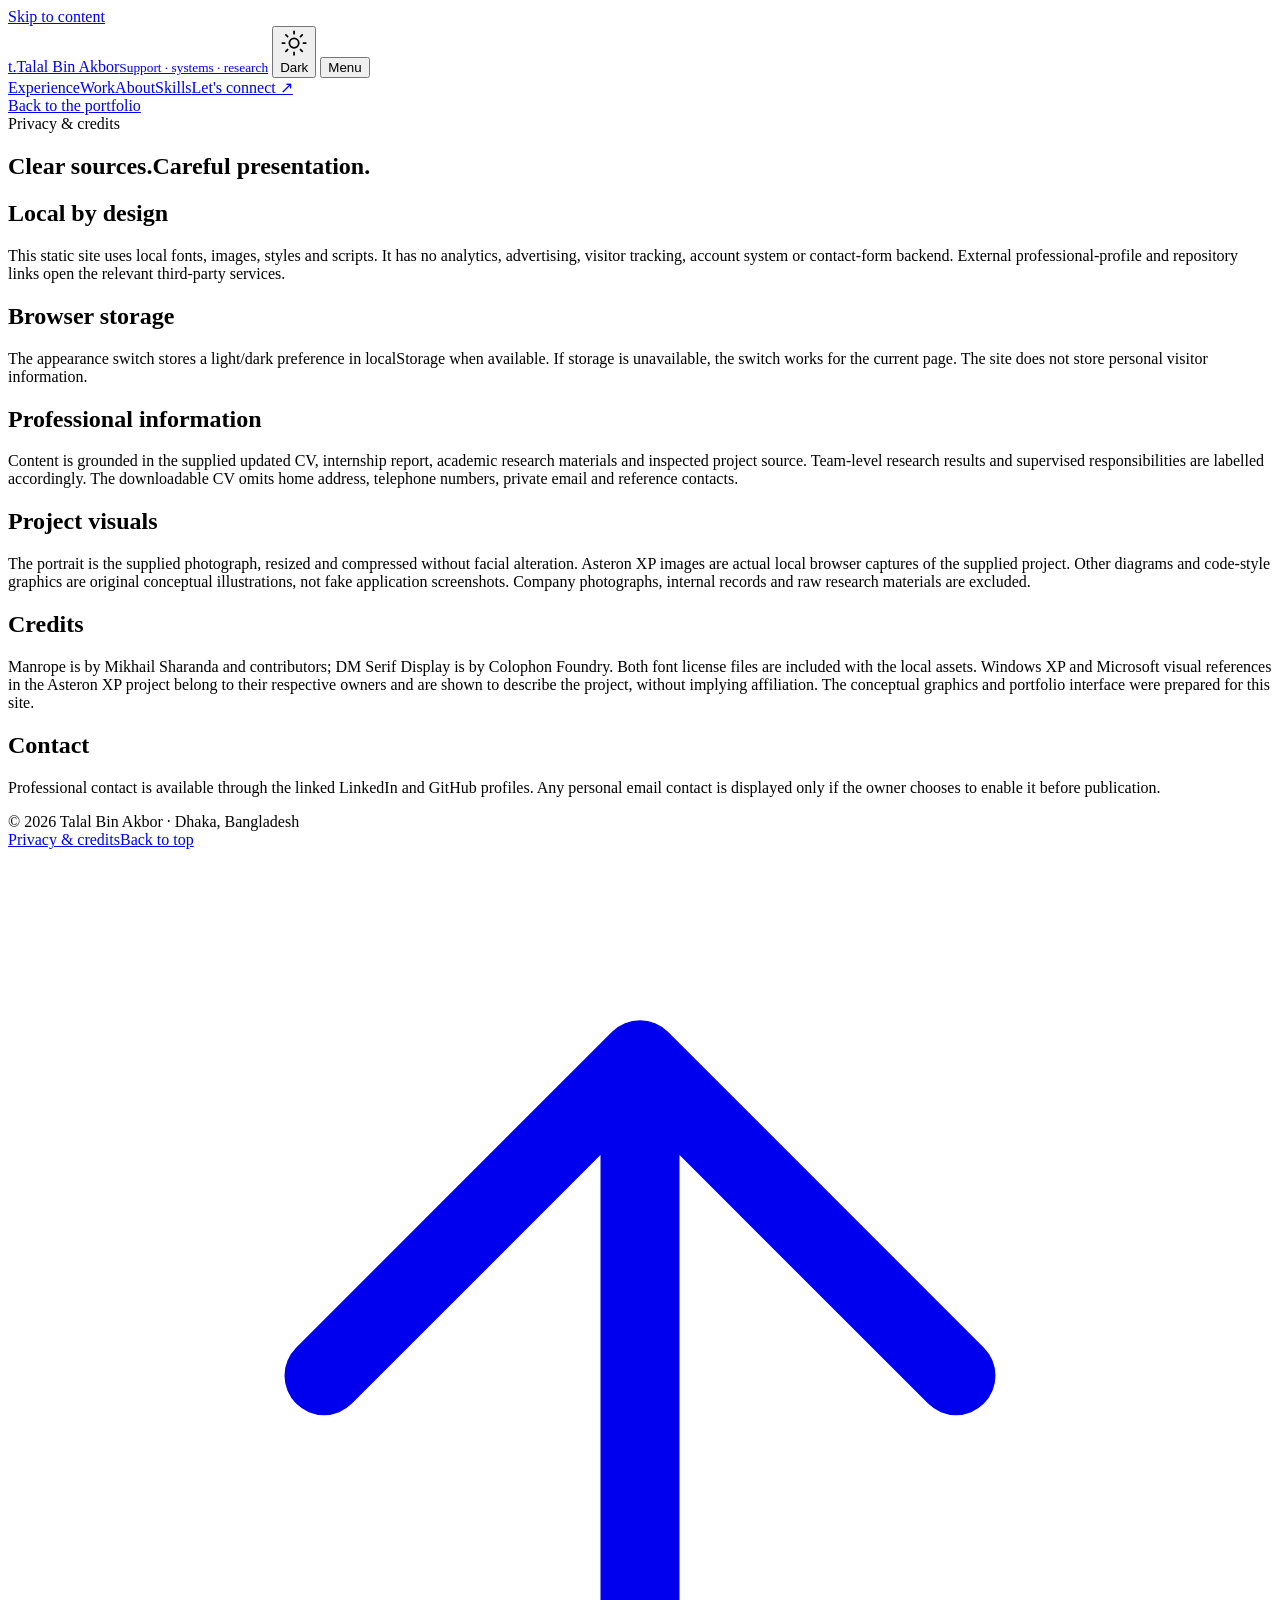
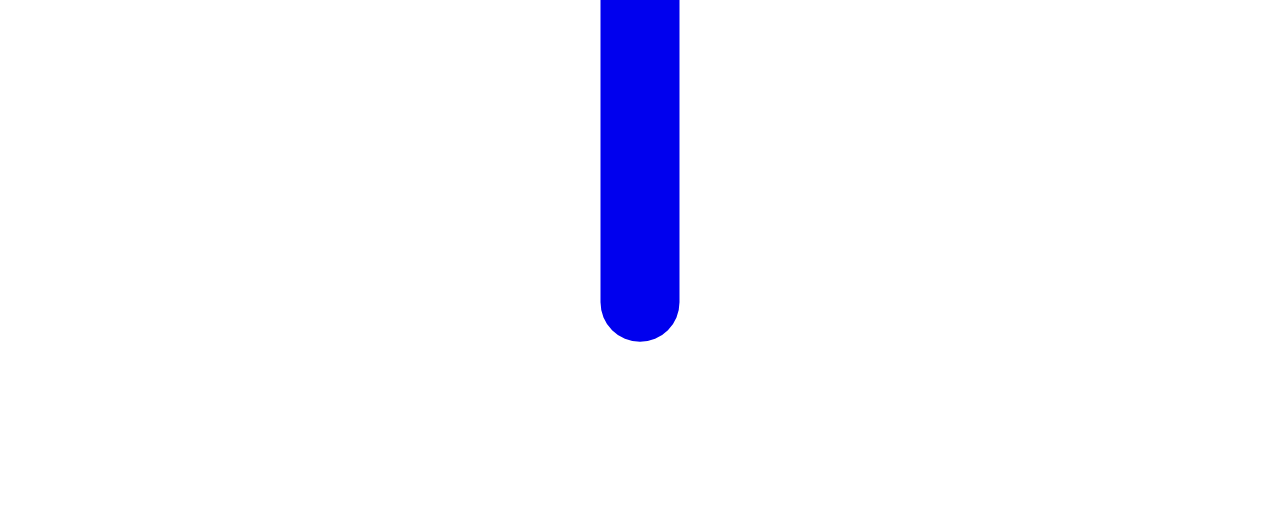
==== privacy.html @ d0160315 "Add files via upload" ====
<!doctype html>
<html lang="en" id="top" data-theme="light">
<head>
<meta charset="utf-8"><meta name="viewport" content="width=device-width,initial-scale=1">
<title>Privacy &amp; Credits | Talal Bin Akbor</title><meta name="description" content="Privacy, professional-information handling and visual credits for the portfolio of Talal Bin Akbor.">
<meta name="robots" content="noindex,nofollow"><!-- Owner review: enable indexing using tools/configure_publication.py after approving publication. -->
<meta name="theme-color" content="#f5f3ed">
<meta property="og:type" content="website"><meta property="og:title" content="Privacy &amp; Credits | Talal Bin Akbor"><meta property="og:description" content="Privacy, professional-information handling and visual credits for the portfolio of Talal Bin Akbor."><meta property="og:image" content="assets/social-card.jpg"><meta property="og:image:alt" content="Talal Bin Akbor — IT and network support, projects and research">
<meta name="twitter:card" content="summary_large_image">
<link rel="icon" type="image/svg+xml" href="assets/favicon.svg"><link rel="stylesheet" href="assets/style.css">
<link rel="preload" href="assets/fonts/manrope.ttf" as="font" type="font/ttf" crossorigin>
<script type="application/ld+json">{"@context": "https://schema.org", "@type": "Person", "name": "Talal Bin Akbor", "alumniOf": [{"@type": "CollegeOrUniversity", "name": "University of Liberal Arts Bangladesh"}, {"@type": "EducationalOrganization", "name": "Daffodil Polytechnic Institute"}], "sameAs": ["https://github.com/TBAPranto", "https://www.linkedin.com/in/tbapranto/"]}</script>
<script src="assets/contact-config.js" defer></script><script src="assets/site.js" defer></script>
</head><body><a class="skip" href="#main-content">Skip to content</a>
    <header class="site-header"><div class="wrap header-inner"><a class="brand" href="index.html" aria-label="Talal Bin Akbor, home"><span class="brand-mark" aria-hidden="true">t.</span><span>Talal Bin Akbor<small>Support · systems · research</small></span></a>
    <button class="theme-toggle" data-theme-toggle aria-pressed="false" aria-label="Use dark appearance"><svg class="icon" viewBox="0 0 24 24" fill="none" stroke="currentColor" stroke-width="1.5" stroke-linecap="round" stroke-linejoin="round" aria-hidden="true"><circle cx="12" cy="12" r="4"/><path d="M12 2v2m0 16v2M2 12h2m16 0h2M5 5l1.5 1.5m11 11L19 19M5 19l1.5-1.5m11-11L19 5"/></svg><span>Dark</span></button>
    <button class="menu-toggle" data-menu-toggle aria-controls="main-nav" aria-expanded="false">Menu</button>
    <nav id="main-nav" class="main-nav" aria-label="Main navigation"><a href="index.html#experience">Experience</a><a href="index.html#work">Work</a><a href="index.html#about">About</a><a href="index.html#skills">Skills</a><a class="nav-contact" href="index.html#contact">Let's connect ↗</a></nav></div></header><main id="main-content" class="wrap"><section class="case-hero"><a class="breadcrumb" href="index.html">Back to the portfolio</a><div class="eyebrow">Privacy & credits</div><h1>Clear sources.<span>Careful presentation.</span></h1></section><div class="privacy-content"><h2>Local by design</h2><p>This static site uses local fonts, images, styles and scripts. It has no analytics, advertising, visitor tracking, account system or contact-form backend. External professional-profile and repository links open the relevant third-party services.</p><h2>Browser storage</h2><p>The appearance switch stores a light/dark preference in localStorage when available. If storage is unavailable, the switch works for the current page. The site does not store personal visitor information.</p><h2>Professional information</h2><p>Content is grounded in the supplied updated CV, internship report, academic research materials and inspected project source. Team-level research results and supervised responsibilities are labelled accordingly. The downloadable CV omits home address, telephone numbers, private email and reference contacts.</p><h2>Project visuals</h2><p>The portrait is the supplied photograph, resized and compressed without facial alteration. Asteron XP images are actual local browser captures of the supplied project. Other diagrams and code-style graphics are original conceptual illustrations, not fake application screenshots. Company photographs, internal records and raw research materials are excluded.</p><h2>Credits</h2><p>Manrope is by Mikhail Sharanda and contributors; DM Serif Display is by Colophon Foundry. Both font license files are included with the local assets. Windows XP and Microsoft visual references in the Asteron XP project belong to their respective owners and are shown to describe the project, without implying affiliation. The conceptual graphics and portfolio interface were prepared for this site.</p><h2>Contact</h2><p>Professional contact is available through the linked LinkedIn and GitHub profiles. Any personal email contact is displayed only if the owner chooses to enable it before publication.</p></div></main><footer class="site-footer"><div class="wrap footer-inner"><span>© 2026 Talal Bin Akbor · Dhaka, Bangladesh</span><div class="footer-links"><a href="privacy.html">Privacy & credits</a><a class="back-top" href="#top">Back to top <svg class="icon" viewBox="0 0 24 24" fill="none" stroke="currentColor" stroke-width="1.5" stroke-linecap="round" stroke-linejoin="round" aria-hidden="true"><path d="M12 20V4m-6 6 6-6 6 6"/></svg></a></div></div></footer>
<dialog id="image-viewer" class="image-dialog" aria-labelledby="viewer-title"><div class="dialog-top"><strong id="viewer-title">Project screenshot</strong><button data-close-dialog>Close</button></div><figure><img alt=""><figcaption></figcaption></figure></dialog>
</body></html>
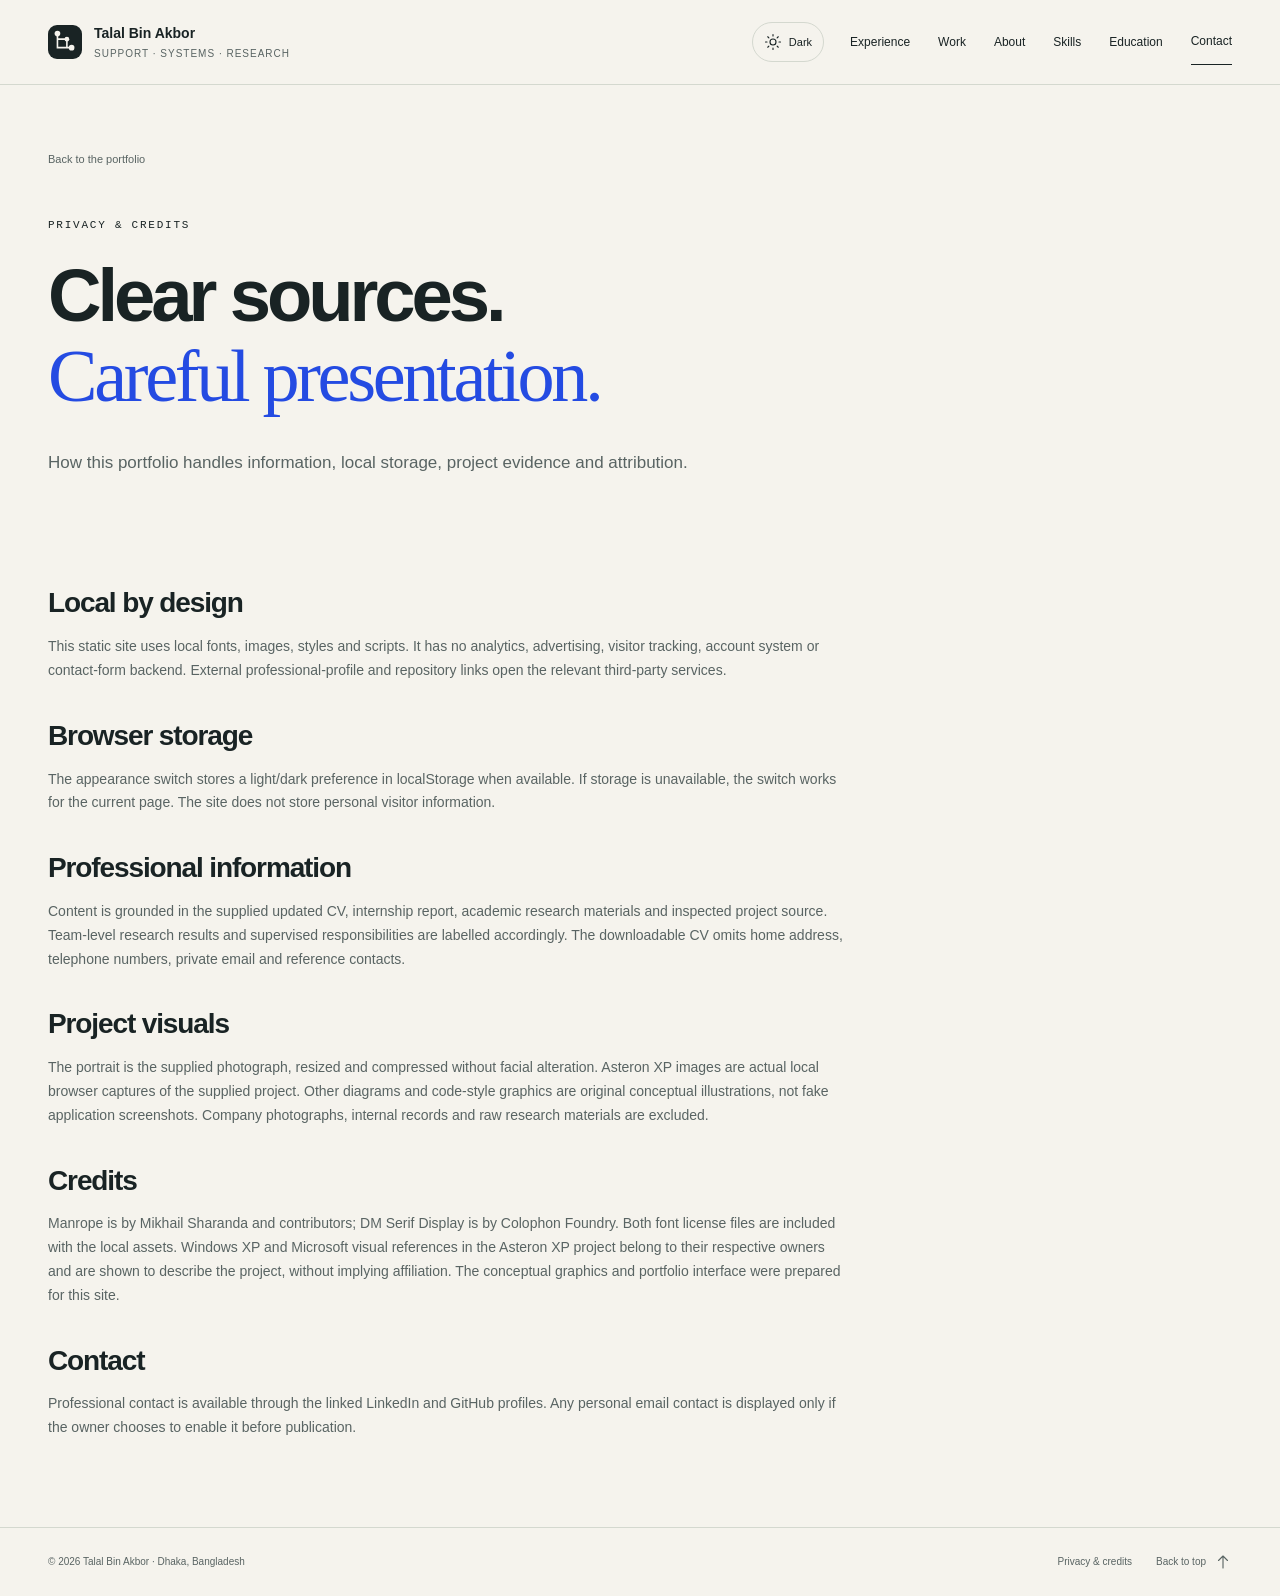
==== commit 9389f9f1: "Add files via upload" ====
--- a/privacy.html
+++ b/privacy.html
@@ -1,20 +1,119 @@
 <!doctype html>
 <html lang="en" id="top" data-theme="light">
-<head>
-<meta charset="utf-8"><meta name="viewport" content="width=device-width,initial-scale=1">
-<title>Privacy &amp; Credits | Talal Bin Akbor</title><meta name="description" content="Privacy, professional-information handling and visual credits for the portfolio of Talal Bin Akbor.">
-<meta name="robots" content="noindex,nofollow"><!-- Owner review: enable indexing using tools/configure_publication.py after approving publication. -->
-<meta name="theme-color" content="#f5f3ed">
-<meta property="og:type" content="website"><meta property="og:title" content="Privacy &amp; Credits | Talal Bin Akbor"><meta property="og:description" content="Privacy, professional-information handling and visual credits for the portfolio of Talal Bin Akbor."><meta property="og:image" content="assets/social-card.jpg"><meta property="og:image:alt" content="Talal Bin Akbor — IT and network support, projects and research">
-<meta name="twitter:card" content="summary_large_image">
-<link rel="icon" type="image/svg+xml" href="assets/favicon.svg"><link rel="stylesheet" href="assets/style.css">
-<link rel="preload" href="assets/fonts/manrope.ttf" as="font" type="font/ttf" crossorigin>
-<script type="application/ld+json">{"@context": "https://schema.org", "@type": "Person", "name": "Talal Bin Akbor", "alumniOf": [{"@type": "CollegeOrUniversity", "name": "University of Liberal Arts Bangladesh"}, {"@type": "EducationalOrganization", "name": "Daffodil Polytechnic Institute"}], "sameAs": ["https://github.com/TBAPranto", "https://www.linkedin.com/in/tbapranto/"]}</script>
-<script src="assets/contact-config.js" defer></script><script src="assets/site.js" defer></script>
-</head><body><a class="skip" href="#main-content">Skip to content</a>
-    <header class="site-header"><div class="wrap header-inner"><a class="brand" href="index.html" aria-label="Talal Bin Akbor, home"><span class="brand-mark" aria-hidden="true">t.</span><span>Talal Bin Akbor<small>Support · systems · research</small></span></a>
-    <button class="theme-toggle" data-theme-toggle aria-pressed="false" aria-label="Use dark appearance"><svg class="icon" viewBox="0 0 24 24" fill="none" stroke="currentColor" stroke-width="1.5" stroke-linecap="round" stroke-linejoin="round" aria-hidden="true"><circle cx="12" cy="12" r="4"/><path d="M12 2v2m0 16v2M2 12h2m16 0h2M5 5l1.5 1.5m11 11L19 19M5 19l1.5-1.5m11-11L19 5"/></svg><span>Dark</span></button>
-    <button class="menu-toggle" data-menu-toggle aria-controls="main-nav" aria-expanded="false">Menu</button>
-    <nav id="main-nav" class="main-nav" aria-label="Main navigation"><a href="index.html#experience">Experience</a><a href="index.html#work">Work</a><a href="index.html#about">About</a><a href="index.html#skills">Skills</a><a class="nav-contact" href="index.html#contact">Let's connect ↗</a></nav></div></header><main id="main-content" class="wrap"><section class="case-hero"><a class="breadcrumb" href="index.html">Back to the portfolio</a><div class="eyebrow">Privacy & credits</div><h1>Clear sources.<span>Careful presentation.</span></h1></section><div class="privacy-content"><h2>Local by design</h2><p>This static site uses local fonts, images, styles and scripts. It has no analytics, advertising, visitor tracking, account system or contact-form backend. External professional-profile and repository links open the relevant third-party services.</p><h2>Browser storage</h2><p>The appearance switch stores a light/dark preference in localStorage when available. If storage is unavailable, the switch works for the current page. The site does not store personal visitor information.</p><h2>Professional information</h2><p>Content is grounded in the supplied updated CV, internship report, academic research materials and inspected project source. Team-level research results and supervised responsibilities are labelled accordingly. The downloadable CV omits home address, telephone numbers, private email and reference contacts.</p><h2>Project visuals</h2><p>The portrait is the supplied photograph, resized and compressed without facial alteration. Asteron XP images are actual local browser captures of the supplied project. Other diagrams and code-style graphics are original conceptual illustrations, not fake application screenshots. Company photographs, internal records and raw research materials are excluded.</p><h2>Credits</h2><p>Manrope is by Mikhail Sharanda and contributors; DM Serif Display is by Colophon Foundry. Both font license files are included with the local assets. Windows XP and Microsoft visual references in the Asteron XP project belong to their respective owners and are shown to describe the project, without implying affiliation. The conceptual graphics and portfolio interface were prepared for this site.</p><h2>Contact</h2><p>Professional contact is available through the linked LinkedIn and GitHub profiles. Any personal email contact is displayed only if the owner chooses to enable it before publication.</p></div></main><footer class="site-footer"><div class="wrap footer-inner"><span>© 2026 Talal Bin Akbor · Dhaka, Bangladesh</span><div class="footer-links"><a href="privacy.html">Privacy & credits</a><a class="back-top" href="#top">Back to top <svg class="icon" viewBox="0 0 24 24" fill="none" stroke="currentColor" stroke-width="1.5" stroke-linecap="round" stroke-linejoin="round" aria-hidden="true"><path d="M12 20V4m-6 6 6-6 6 6"/></svg></a></div></div></footer>
-<dialog id="image-viewer" class="image-dialog" aria-labelledby="viewer-title"><div class="dialog-top"><strong id="viewer-title">Project screenshot</strong><button data-close-dialog>Close</button></div><figure><img alt=""><figcaption></figcaption></figure></dialog>
-</body></html>+  <head>
+    <meta charset="utf-8">
+    <meta name="viewport" content="width=device-width,initial-scale=1">
+    <title>Privacy &amp; Credits | Talal Bin Akbor</title>
+    <meta name="description" content="Privacy, professional-information handling and visual credits for the portfolio of Talal Bin Akbor.">
+    <meta name="robots" content="noindex,nofollow">
+    <!-- Owner review: enable indexing using tools/configure_publication.py after approving publication. -->
+    <meta name="theme-color" content="#f5f3ed">
+    <meta property="og:type" content="website">
+    <meta property="og:title" content="Privacy &amp; Credits | Talal Bin Akbor">
+    <meta property="og:description" content="Privacy, professional-information handling and visual credits for the portfolio of Talal Bin Akbor.">
+    <meta property="og:image" content="assets/social-card.jpg">
+    <meta property="og:image:alt" content="Talal Bin Akbor — IT and network support, projects and research">
+    <meta name="twitter:card" content="summary_large_image">
+    <link rel="icon" type="image/svg+xml" href="assets/favicon.svg">
+    <link rel="stylesheet" href="assets/style.css">
+    <link rel="preload" href="assets/fonts/manrope.ttf" as="font" type="font/ttf" crossorigin>
+    <script type="application/ld+json">{"@context": "https://schema.org", "@type": "Person", "name": "Talal Bin Akbor", "alumniOf": [{"@type": "CollegeOrUniversity", "name": "University of Liberal Arts Bangladesh"}, {"@type": "EducationalOrganization", "name": "Daffodil Polytechnic Institute"}], "sameAs": ["https://github.com/TBAPranto", "https://www.linkedin.com/in/tbapranto/"]}</script>
+    <script src="assets/contact-config.js" defer></script>
+    <script src="assets/site.js" defer></script>
+  </head>
+  <body class="privacy-page">
+    <a class="skip" href="#main-content">Skip to content</a>
+    <header class="site-header">
+      <div class="wrap header-inner">
+        <a class="brand" href="index.html">
+          <span class="brand-mark" aria-hidden="true">
+            <svg viewbox="0 0 36 36" fill="none">
+              <path d="M10 9v15h15M10 15h10v9" stroke="currentColor" stroke-width="1.7"></path>
+              <circle cx="10" cy="9" r="3" fill="currentColor"></circle>
+              <circle cx="25" cy="24" r="3" fill="currentColor"></circle>
+              <circle cx="20" cy="15" r="2.5" fill="currentColor"></circle>
+            </svg>
+          </span>
+          <span>Talal Bin Akbor<small>Support · systems · research</small>
+          </span>
+        <span class="sr-only"> - home</span></a>
+        <button class="theme-toggle" data-theme-toggle aria-pressed="false" aria-label="Use dark appearance" type="button">
+          <svg class="icon" viewbox="0 0 24 24" fill="none" stroke="currentColor" stroke-width="1.5" stroke-linecap="round" stroke-linejoin="round" aria-hidden="true">
+            <circle cx="12" cy="12" r="4"></circle>
+            <path d="M12 2v2m0 16v2M2 12h2m16 0h2M5 5l1.5 1.5m11 11L19 19M5 19l1.5-1.5m11-11L19 5"></path>
+          </svg>
+          <span>Dark</span>
+        </button>
+        <button class="menu-toggle" data-menu-toggle aria-controls="main-nav" aria-expanded="false" type="button">Menu</button>
+        <nav id="main-nav" class="main-nav" aria-label="Main navigation">
+          <a href="index.html#experience">Experience</a>
+          <a href="index.html#work">Work</a>
+          <a href="index.html#about">About</a>
+          <a href="index.html#skills">Skills</a>
+          <a href="index.html#education" class="education-nav">Education</a>
+          <a class="nav-contact" href="index.html#contact">Contact</a>
+        </nav>
+      </div>
+    </header>
+    <main id="main-content" class="wrap" tabindex="-1">
+      <section class="case-hero">
+        <a class="breadcrumb" href="index.html">Back to the portfolio</a>
+        <div class="eyebrow">Privacy &amp; credits</div>
+        <h1>Clear sources.<span class="serif">Careful presentation.</span>
+        </h1>
+        <p class="case-intro">How this portfolio handles information, local storage, project evidence and attribution.</p>
+      </section>
+      <div class="privacy-content">
+        <div class="privacy-grid">
+          <section class="privacy-block">
+            <h2>Local by design</h2>
+            <p>This static site uses local fonts, images, styles and scripts. It has no analytics, advertising, visitor tracking, account system or contact-form backend. External professional-profile and repository links open the relevant third-party services.</p>
+          </section>
+          <section class="privacy-block">
+            <h2>Browser storage</h2>
+            <p>The appearance switch stores a light/dark preference in localStorage when available. If storage is unavailable, the switch works for the current page. The site does not store personal visitor information.</p>
+          </section>
+          <section class="privacy-block">
+            <h2>Professional information</h2>
+            <p>Content is grounded in the supplied updated CV, internship report, academic research materials and inspected project source. Team-level research results and supervised responsibilities are labelled accordingly. The downloadable CV omits home address, telephone numbers, private email and reference contacts.</p>
+          </section>
+          <section class="privacy-block">
+            <h2>Project visuals</h2>
+            <p>The portrait is the supplied photograph, resized and compressed without facial alteration. Asteron XP images are actual local browser captures of the supplied project. Other diagrams and code-style graphics are original conceptual illustrations, not fake application screenshots. Company photographs, internal records and raw research materials are excluded.</p>
+          </section>
+          <section class="privacy-block">
+            <h2>Credits</h2>
+            <p>Manrope is by Mikhail Sharanda and contributors; DM Serif Display is by Colophon Foundry. Both font license files are included with the local assets. Windows XP and Microsoft visual references in the Asteron XP project belong to their respective owners and are shown to describe the project, without implying affiliation. The conceptual graphics and portfolio interface were prepared for this site.</p>
+          </section>
+          <section class="privacy-block">
+            <h2>Contact</h2>
+            <p>Professional contact is available through the linked LinkedIn and GitHub profiles. Any personal email contact is displayed only if the owner chooses to enable it before publication.</p>
+          </section>
+        </div>
+      </div>
+    </main>
+    <footer class="site-footer">
+      <div class="wrap footer-inner">
+        <span>© 2026 Talal Bin Akbor · Dhaka, Bangladesh</span>
+        <div class="footer-links">
+          <a href="privacy.html">Privacy &amp; credits</a>
+          <a class="back-top" href="#top">Back to top <svg class="icon" viewbox="0 0 24 24" fill="none" stroke="currentColor" stroke-width="1.5" stroke-linecap="round" stroke-linejoin="round" aria-hidden="true">
+              <path d="M12 20V4m-6 6 6-6 6 6"></path>
+            </svg>
+          </a>
+        </div>
+      </div>
+    </footer>
+    <dialog id="image-viewer" class="image-dialog" aria-labelledby="viewer-title">
+      <div class="dialog-top">
+        <strong id="viewer-title">Project visual</strong>
+        <button data-close-dialog>Close</button>
+      </div>
+      <figure>
+        <img alt="">
+        <figcaption></figcaption>
+      </figure>
+    </dialog>
+  </body>
+</html>
+
--- a/assets/style.css
+++ b/assets/style.css
@@ -0,0 +1,33 @@
+@font-face{font-family:Manrope;src:url('fonts/manrope.ttf') format('truetype');font-weight:200 800;font-display:swap}
+@font-face{font-family:DM Serif;src:url('fonts/dm-serif.ttf') format('truetype');font-weight:400;font-display:swap}
+:root{--paper:#f5f3ed;--surface:#fffdf8;--ink:#192324;--muted:#596463;--line:#d4d8cf;--accent:#244be2;--lime:#d3ee8b;--soft:#e9ede4;--dark:#192b29;--radius:20px;--max:1280px;color-scheme:light}
+:root[data-theme=dark]{--paper:#15201f;--surface:#1e2b29;--ink:#f5f3ed;--muted:#bac5bf;--line:#40534c;--accent:#a7b5ff;--lime:#d3ee8b;--soft:#243931;--dark:#101917;color-scheme:dark}
+*,*::before,*::after{box-sizing:border-box}
+html{scroll-behavior:smooth;scroll-padding-top:106px}
+body{margin:0;background:var(--paper);color:var(--ink);font-family:Manrope,'Segoe UI',Arial,sans-serif;font-size:16px;line-height:1.7;-webkit-font-smoothing:antialiased}
+a{color:inherit;text-underline-offset:5px}button,input,select{font:inherit}button{cursor:pointer}a,button{-webkit-tap-highlight-color:transparent}button:disabled{cursor:default}
+button,a{touch-action:manipulation}button{color:inherit}img{display:block;max-width:100%;height:auto}svg{display:block;max-width:100%}::selection{background:var(--lime);color:#192324}
+[hidden]{display:none!important}h1,h2,h3,p{margin-top:0}h1,h2,h3{font-weight:600;line-height:1.1;letter-spacing:-.04em}h1{font-size:clamp(56px,7.4vw,106px)}h2{font-size:clamp(36px,4.3vw,60px)}h3{font-size:25px}p{margin-bottom:1.2em}.serif{font-family:DM Serif,Georgia,serif;font-weight:400;letter-spacing:-.045em}.mono{font-family:'SFMono-Regular',Consolas,'Liberation Mono',monospace}
+html:not(.js) .filter-bar,html:not(.js) .skills-tabs,html:not(.js) .theme-toggle,html:not(.js) .pipeline-controls{display:none}
+.wrap{width:min(calc(100% - 96px),var(--max));margin-inline:auto}.section{padding-block:112px}.eyebrow{font-family:Consolas,'Liberation Mono',monospace;font-size:11px;line-height:1.6;letter-spacing:.16em;text-transform:uppercase;font-weight:500}.eyebrow .number{color:var(--accent);margin-right:14px}.muted{color:var(--muted)}.accent{color:var(--accent)}.sr-only{position:absolute;width:1px;height:1px;padding:0;margin:-1px;overflow:hidden;clip:rect(0,0,0,0);white-space:nowrap;border:0}
+:focus-visible{outline:3px solid var(--accent);outline-offset:5px;border-radius:3px}a:focus-visible{box-shadow:0 0 0 2px var(--paper)}.skip{position:fixed;top:12px;left:16px;z-index:1000;padding:10px 20px;background:var(--ink);color:var(--paper);transform:translateY(-150%)}.skip:focus{transform:translateY(0)}
+.site-header{position:sticky;top:0;z-index:40;background:var(--paper);border-bottom:1px solid var(--line)}.header-inner{min-height:84px;display:flex;align-items:center;gap:26px}.brand{display:flex;align-items:center;gap:12px;text-decoration:none;margin-right:auto;font-size:14px;line-height:1.3;font-weight:700}.brand-mark{width:34px;height:34px;background:var(--ink);color:var(--paper);display:grid;place-items:center;border-radius:9px;font-family:DM Serif,Georgia,serif;font-size:21px;font-weight:400}.brand small{font-weight:400;font-size:10px;color:var(--muted);display:block;letter-spacing:.1em;text-transform:uppercase;margin-top:4px}.main-nav{display:flex;align-items:center;gap:28px}.main-nav>a{font-size:12px;text-decoration:none;padding:12px 0}.main-nav>a:hover{color:var(--accent)}.nav-contact{border-bottom:1px solid currentColor}.theme-toggle{display:flex;gap:7px;align-items:center;background:transparent;border:1px solid var(--line);padding:7px 11px;border-radius:30px;font-size:11px;min-height:40px}.icon{height:18px;width:18px;flex-shrink:0}.menu-toggle{display:none;background:none;border:1px solid var(--line);border-radius:10px;padding:9px 12px;min-height:44px;font-size:12px}.js .menu-toggle{display:none}
+.btn{display:inline-flex;align-items:center;justify-content:center;gap:16px;border:1px solid var(--ink);border-radius:40px;min-height:52px;padding:13px 25px;text-decoration:none;font-size:12px;font-weight:600;background:var(--ink);color:var(--paper);transition:transform .2s,background .2s}.btn:hover{transform:translateY(-2px)}.btn.outline{background:transparent;color:var(--ink);border-color:var(--line)}.btn.lime{background:var(--lime);border-color:var(--lime);color:#192324}.btn .icon{width:17px;height:17px}.text-link{display:inline-flex;align-items:center;gap:12px;font-size:13px;font-weight:600;text-decoration:none;padding-block:10px}.text-link:hover{color:var(--accent)}.actions{display:flex;flex-wrap:wrap;gap:13px;align-items:center}.tag-row{display:flex;gap:7px;flex-wrap:wrap}.tag{border:1px solid var(--line);border-radius:20px;font-size:10px;padding:4px 11px;line-height:1.7}
+.hero{padding-top:76px;padding-bottom:45px;position:relative}.hero-grid{display:grid;grid-template-columns:1.35fr 1fr;gap:60px;align-items:center}.hero .eyebrow{display:flex;align-items:center;gap:10px;margin-bottom:27px}.small-dot{width:6px;height:6px;border-radius:50%;background:var(--accent);display:inline-block}.hero h1{margin-bottom:28px;line-height:.98;font-weight:500;letter-spacing:-.065em}.hero h1 .serif{color:var(--accent);font-size:1.2em;line-height:1.04;display:block}.hero-role{font-size:14px;font-weight:600;letter-spacing:-.015em;margin-bottom:15px;max-width:510px}.hero-intro{font-size:15px;line-height:1.85;color:var(--muted);max-width:460px;margin-bottom:29px}.hero-art{position:relative;padding:32px 45px 33px 20px;max-width:510px;justify-self:end;width:100%}.hero-art::before{content:'';position:absolute;inset:0;border:1px solid var(--line);border-radius:50%}.hero-art::after{content:'';position:absolute;inset:28px 15px;border:1px dashed var(--line);border-radius:50%;pointer-events:none}.portrait{position:relative;z-index:1;width:288px;margin:0 auto;background:#eee;border-radius:150px 150px 18px 18px;overflow:hidden}.portrait img{width:100%;aspect-ratio:4/5;object-fit:cover}.portrait-note{position:relative;z-index:2;display:flex;align-items:center;justify-content:space-between;gap:10px;background:var(--surface);border:1px solid var(--line);border-radius:12px;padding:15px 18px;margin:18px 20px 0;box-shadow:0 7px 30px #14232207;font-size:11px;line-height:1.5}.portrait-note strong{font-weight:600;display:block}.portrait-note .icon{color:var(--accent);width:22px;height:22px}.art-node{position:absolute;z-index:3;border:1px solid var(--line);background:var(--surface);padding:7px 12px;border-radius:6px;font-family:Consolas,monospace;font-size:10px;display:flex;align-items:center;gap:8px;box-shadow:0 4px 20px #00000005}.art-node::before{content:'';height:5px;width:5px;background:var(--accent);border-radius:50%}.art-node.n1{top:50px;right:-6px}.art-node.n2{bottom:111px;left:-12px}.art-node.n3{bottom:28px;right:-9px}.hero-bottom{display:flex;justify-content:space-between;align-items:center;gap:20px;padding-top:57px;color:var(--muted);font-size:10px;letter-spacing:.03em}.hero-bottom a{text-decoration:none;display:flex;align-items:center;gap:10px}
+.practice-strip{display:grid;grid-template-columns:repeat(3,1fr);border-top:1px solid var(--line);border-bottom:1px solid var(--line);padding:25px 0;margin-top:5px}.practice-strip a{display:flex;gap:22px;text-decoration:none;align-items:center;padding:4px 30px;border-right:1px solid var(--line);font-size:12px}.practice-strip a:first-child{padding-left:0}.practice-strip a:last-child{border:0}.practice-strip .mono{font-size:10px;color:var(--accent)}.practice-strip strong{font-weight:600;display:block;font-size:13px}.practice-strip small{color:var(--muted);font-size:11px}.section-heading{display:flex;justify-content:space-between;gap:40px;align-items:end;margin-bottom:42px}.section-heading h2{margin:16px 0 0}.section-heading>p{max-width:325px;color:var(--muted);font-size:14px;margin:0 0 5px}
+.experience-feature{display:grid;grid-template-columns:1fr 1.05fr;overflow:hidden;border-radius:var(--radius);background:var(--dark);color:#f5f3ed;min-height:448px}.infrastructure-art{position:relative;display:grid;place-items:center;padding:35px;border-right:1px solid #496256;background-image:radial-gradient(#829a821f 1px,transparent 1px);background-size:18px 18px}.infrastructure-art svg{width:100%;max-width:420px}.infrastructure-art .art-caption{position:absolute;left:32px;bottom:20px;font-size:9px;color:#becbbd;letter-spacing:.07em}.feature-copy{padding:55px 48px}.feature-copy .eyebrow{color:#d3ee8b}.feature-copy h3{font-size:clamp(29px,3vw,41px);margin:23px 0 20px}.feature-copy p{color:#ccd5cd;font-size:14px;max-width:440px}.feature-copy .meta{font-size:11px;color:#bcccbf;margin-bottom:26px}.feature-copy .tag-row{margin:25px 0}.feature-copy .tag{border-color:#496256;color:#dce4da}.experience-tail{margin-top:28px;display:flex;justify-content:space-between;align-items:center;gap:30px;padding:24px 0;border-bottom:1px solid var(--line)}.experience-tail p{font-size:13px;margin:0}.experience-tail small{display:block;color:var(--muted);font-size:11px;margin-top:5px}.experience-tail .period{color:var(--muted);font-size:11px;white-space:nowrap}
+.work-section{padding-top:44px}.filter-bar{display:flex;gap:8px;align-items:center;flex-wrap:wrap;margin-bottom:27px}.filter-button{border:1px solid var(--line);background:transparent;border-radius:24px;font-size:11px;min-height:40px;padding:8px 18px}.filter-button[aria-pressed=true]{background:var(--ink);color:var(--paper);border-color:var(--ink)}.filter-status{margin-left:auto;font-family:Consolas,monospace;font-size:10px;color:var(--muted)}.project-grid{display:grid;grid-template-columns:1.12fr 1fr;gap:25px}.project-card{border:1px solid var(--line);border-radius:var(--radius);overflow:hidden;background:var(--surface);display:flex;flex-direction:column}.project-visual{height:306px;position:relative;display:grid;place-items:center;overflow:hidden;border-bottom:1px solid var(--line);padding:29px}.project-visual.xp{background:#c7d9ca}.project-visual.research{background:#eee5dd}.project-visual.web{background:#e6e9f3}.project-visual.quiz{background:#eeeccf}.project-visual.c{background:#d9e5e0}.project-visual img{width:100%;border-radius:8px;box-shadow:0 18px 35px #17352520;border:1px solid #7f8f85;max-height:100%;object-fit:contain}.visual-stamp{position:absolute;top:15px;left:20px;font-family:Consolas,monospace;font-size:9px;letter-spacing:.07em;color:#283c35}.visual-caption{position:absolute;bottom:11px;left:20px;right:20px;font-size:9px;line-height:1.4;color:#43514c}.card-body{padding:27px 29px;flex:1;display:flex;flex-direction:column}.card-title-line{display:flex;align-items:start;justify-content:space-between;gap:20px}.card-title-line .icon{width:24px;height:24px;color:var(--accent)}.card-body h3{font-size:28px;margin:10px 0 14px}.card-body .eyebrow{color:var(--muted);font-size:9px}.card-body p{font-size:13px;line-height:1.8;color:var(--muted);max-width:450px}.card-body .tag-row{margin-top:auto;padding-top:2px}.card-body .text-link{margin-top:16px}.wide-card{grid-column:1/-1;display:grid;grid-template-columns:.85fr 1.5fr}.wide-card .project-visual{height:auto;min-height:264px;border-bottom:0;border-right:1px solid var(--line)}.wide-card .card-body{padding:32px 40px}.source-visual{width:100%;padding:25px;border-radius:12px;border:1px solid #bcc3d9;background:#f8f9ff;color:#20364e;font-family:Consolas,monospace;font-size:12px;line-height:1.8}.source-visual .code-head{font-size:10px;letter-spacing:.08em;padding-bottom:13px;border-bottom:1px solid #d3d8e6;margin-bottom:15px}.source-visual .code-line{display:block}.source-visual em{font-style:normal;color:#204ddd}.source-visual .indent{padding-left:20px}.tiny-flow{display:flex;justify-content:space-between;gap:10px;margin:15px 0;color:#233849;font-size:11px}.tiny-flow span{padding:10px 9px;background:#f8f9ff;border:1px solid #c5cdde;border-radius:8px;flex:1;text-align:center}.console-card{background:#18342b;color:#d5eacb;padding:26px 28px;border-radius:12px;max-width:360px;width:100%;font-family:Consolas,monospace;font-size:11px;line-height:2}.console-card .console-header{border-bottom:1px solid #5a7466;padding-bottom:12px;margin-bottom:15px;font-size:10px}.console-card .path{color:#d3ee8b}.illustrated-dfd{width:100%;max-width:420px;color:#344842}.illustrated-dfd text{font-family:Manrope,Arial,sans-serif;fill:#263c38}.illustrated-dfd .connector{stroke:#40584c;stroke-width:1.5;fill:none}.illustrated-dfd .node{fill:#f7f4ef;stroke:#788e7d;stroke-width:1}.illustrated-dfd .node-process{fill:#d6e5c0;stroke:#788e7d}.illustrated-dfd .node-store{fill:#d9e1f6;stroke:#7886a0}
+.about-section{background:var(--soft);border-block:1px solid var(--line)}.about-grid{display:grid;grid-template-columns:.9fr 1.1fr;gap:100px}.about-title h2{margin-top:20px;font-size:clamp(39px,4.3vw,60px)}.about-copy{font-size:16px;color:var(--muted)}.about-copy .lead{font-size:21px;color:var(--ink);line-height:1.7;letter-spacing:-.03em}.about-meta{display:flex;gap:30px;border-top:1px solid var(--line);padding-top:22px;margin-top:30px;flex-wrap:wrap;font-size:11px}.about-meta strong{display:block;color:var(--ink);font-size:13px}.skills-tabs{display:flex;flex-wrap:wrap;gap:8px;margin:28px 0}.skills-grid{display:grid;grid-template-columns:repeat(3,1fr);gap:20px}.skill-box{padding:28px;border:1px solid var(--line);border-radius:15px;background:var(--surface)}.skill-box .icon{color:var(--accent);width:26px;height:26px;margin-bottom:26px}.skill-box h3{font-size:20px;line-height:1.3;margin-bottom:16px}.skill-box p{font-size:12px;line-height:1.9;color:var(--muted)}.skill-box .skill-note{font-family:Consolas,monospace;font-size:9px;color:var(--accent);letter-spacing:.05em}.education-list{border-top:1px solid var(--line);margin-top:40px}.education-item{display:grid;grid-template-columns:100px 1fr auto;gap:25px;border-bottom:1px solid var(--line);padding:28px 0;align-items:center}.education-item .year{font-size:14px;color:var(--accent)}.education-item h3{font-size:22px;margin:0 0 9px}.education-item p{font-size:12px;color:var(--muted);margin:0}.education-score{font-family:Consolas,monospace;font-size:12px;white-space:nowrap}
+.contact-section{padding:90px 0 80px;border-top:1px solid var(--line)}.contact-grid{display:grid;grid-template-columns:1.2fr 1fr;align-items:center;gap:60px}.contact-section h2{margin:18px 0 24px;font-size:clamp(38px,4.5vw,64px)}.contact-section p{font-size:14px;color:var(--muted);max-width:475px}.contact-links{display:grid;gap:13px}.contact-link{display:flex;justify-content:space-between;align-items:center;border:1px solid var(--line);border-radius:14px;min-height:69px;padding:17px 22px;text-decoration:none;font-size:13px;background:var(--surface)}.contact-link:hover{border-color:var(--accent)}.contact-link small{font-family:Consolas,monospace;font-size:10px;color:var(--muted);margin-left:12px}.contact-link .icon{color:var(--accent)}.contact-email{font-size:14px;overflow-wrap:anywhere}.copy-button{background:none;border:0;font-size:11px;text-decoration:underline;padding:8px}.site-footer{border-top:1px solid var(--line);padding:25px 0}.footer-inner{display:flex;justify-content:space-between;gap:20px;align-items:center;font-size:10px;color:var(--muted)}.footer-inner a{text-decoration:none}.footer-inner .footer-links{display:flex;gap:24px}.back-top{display:flex;align-items:center;gap:8px}
+.case-hero{padding:65px 0 52px}.breadcrumb{font-size:11px;color:var(--muted);margin-bottom:48px;display:flex;align-items:center;gap:10px;text-decoration:none}.case-hero h1{font-size:clamp(42px,5.8vw,80px);max-width:1000px;line-height:1.08;letter-spacing:-.055em;margin:22px 0 30px}.case-hero h1 span{color:var(--accent);display:block}.case-intro{max-width:720px;color:var(--muted);font-size:17px;line-height:1.85}.case-meta{display:grid;grid-template-columns:repeat(4,1fr);gap:25px;padding:26px 0;border-block:1px solid var(--line);margin-top:40px}.case-meta dt{font-family:Consolas,monospace;font-size:9px;color:var(--muted);text-transform:uppercase;letter-spacing:.1em;margin-bottom:7px}.case-meta dd{margin:0;font-size:12px;font-weight:600;line-height:1.6}.case-cover{border-radius:var(--radius);overflow:hidden;background:#dce5d8;padding:46px;position:relative;border:1px solid var(--line)}.case-cover.xp-cover{background:#ccd9c9}.case-cover svg{margin:auto;max-height:360px}.case-cover .cover-caption{font-size:10px;color:#3f534b;text-align:center;margin:24px 0 0}.case-cover img{width:100%;max-width:1080px;margin:auto;border-radius:8px;border:1px solid #8a9b90}.case-layout{display:grid;grid-template-columns:220px 1fr;gap:80px;padding-top:64px}.case-nav{align-self:start;position:sticky;top:114px;padding:4px 0;font-size:11px}.case-nav .eyebrow{margin-bottom:22px}.case-nav a{display:block;text-decoration:none;border-left:1px solid var(--line);padding:9px 18px;color:var(--muted)}.case-nav a:hover{color:var(--accent);border-left-color:var(--accent)}.case-content{min-width:0}.case-section{padding:0 0 54px;margin-bottom:48px;border-bottom:1px solid var(--line);scroll-margin-top:110px}.case-section h2{font-size:34px;margin:12px 0 25px;line-height:1.2}.case-section h3{font-size:21px;line-height:1.3;margin:26px 0 14px}.case-section p{font-size:14px;color:var(--muted);line-height:1.9}.case-section .lead{font-size:20px;color:var(--ink);letter-spacing:-.015em}.case-section ul{padding-left:21px;font-size:13px;color:var(--muted);line-height:1.9}.case-section li{margin-bottom:9px}.case-section ol{padding-left:24px;font-size:14px;color:var(--muted)}.case-section ol li{padding-left:10px;margin-bottom:16px}.note{padding:22px 25px;border:1px solid var(--line);border-radius:12px;background:var(--soft);font-size:12px;line-height:1.9;margin:24px 0;color:var(--muted)}.note strong{color:var(--ink)}.two-col{display:grid;grid-template-columns:1fr 1fr;gap:28px}.case-list-box{border:1px solid var(--line);border-radius:12px;padding:24px}.case-list-box h3{margin-top:0}.role-table{width:100%;border-collapse:collapse;font-size:12px}.role-table th{text-align:left;color:var(--muted);font-weight:500;font-family:Consolas,monospace;font-size:10px}.role-table th,.role-table td{padding:16px 15px 16px 0;border-bottom:1px solid var(--line);vertical-align:top}.role-table th:first-child{width:24%}.role-table td strong{display:block;color:var(--ink);font-weight:600;margin-bottom:4px}.role-table td{color:var(--muted)}.role-label{font-size:9px;display:inline-block;border:1px solid var(--line);border-radius:4px;padding:3px 7px;color:var(--accent);line-height:1.6}.equipment-list{display:flex;gap:8px;flex-wrap:wrap;margin-top:24px}.equipment-list span{font-size:11px;background:var(--soft);border:1px solid var(--line);padding:8px 14px;border-radius:5px}.metric-grid{display:grid;grid-template-columns:repeat(2,1fr);gap:15px;margin:26px 0}.metric{padding:23px;border:1px solid var(--line);border-radius:12px;background:var(--surface)}.metric .value{font-size:44px;letter-spacing:-.045em;line-height:1.2;color:var(--accent)}.metric .label{font-size:12px;font-weight:600;margin:8px 0 4px}.metric .context{font-size:10px;line-height:1.8;color:var(--muted)}.metric small{font-size:20px}.team-note{font-size:11px;color:var(--muted);line-height:1.8;border-top:1px solid var(--line);padding-top:18px}
+.pipeline-demo{padding:27px;border:1px solid var(--line);border-radius:var(--radius);background:var(--surface);margin:28px 0}.pipeline-controls{display:flex;gap:7px;flex-wrap:wrap;margin-bottom:20px}.pipeline-controls button{background:none;border:1px solid var(--line);font-size:10px;padding:10px 14px;border-radius:24px;min-height:40px}.pipeline-controls button[aria-pressed=true]{background:var(--ink);color:var(--paper);border-color:var(--ink)}.pipeline-demo .illustrated-dfd{max-width:450px;margin:auto}.pipeline-description{border-top:1px solid var(--line);padding-top:20px}.pipeline-description h3{margin:0 0 10px}.pipeline-description p{font-size:12px}.pipeline-description pre{white-space:pre-wrap;overflow-wrap:anywhere;color:var(--ink);font-size:11px;line-height:1.8;padding:18px;background:var(--soft);border-radius:8px}.pipeline-demo .concept-label{font-family:Consolas,monospace;font-size:9px;color:var(--muted);margin-bottom:14px}.pipeline-demo [data-stage=ocr] .node{stroke:#244be2;stroke-width:2;stroke-dasharray:5 4}.pipeline-demo [data-stage=classify] .node{stroke:#244be2;stroke-width:2}.pipeline-demo [data-stage=link] .connector,.pipeline-demo [data-stage=export] .connector{stroke:#244be2;stroke-width:3}.gallery{display:grid;grid-template-columns:1fr 1fr;gap:20px}.gallery figure{margin:0}.gallery img{border:1px solid var(--line);border-radius:9px;width:100%}.gallery figcaption{font-size:10px;line-height:1.8;color:var(--muted);margin-top:12px}.gallery a{display:block;text-decoration:none}.gallery a:hover{outline:2px solid var(--accent);outline-offset:4px;border-radius:9px}.image-dialog{width:min(1160px,94vw);padding:20px;border:1px solid var(--line);background:var(--surface);color:var(--ink);border-radius:14px;max-height:94vh}.image-dialog::backdrop{background:#101a21c9}.image-dialog figure{margin:10px 0 0}.image-dialog img{width:auto;max-height:76vh;margin:auto;object-fit:contain}.image-dialog figcaption{font-size:11px;margin:15px 0}.dialog-top{display:flex;justify-content:space-between;align-items:center;font-size:11px}.dialog-top button{border:1px solid var(--line);background:none;border-radius:8px;padding:10px 15px;min-height:44px}.case-next{display:flex;justify-content:space-between;gap:25px;align-items:center;padding:10px 0 70px}.case-next h3{font-size:24px;margin:0}.case-next .eyebrow{color:var(--muted);margin-bottom:12px}.code-block{background:var(--dark);color:#d6e4d5;padding:24px;border-radius:12px;font-family:Consolas,monospace;font-size:11px;line-height:1.9;white-space:pre-wrap;overflow-wrap:anywhere}.source-note{font-size:10px;color:var(--muted);line-height:1.8}.privacy-content{max-width:800px;padding-bottom:70px}.privacy-content h2{font-size:28px;margin:38px 0 16px}.privacy-content p{font-size:14px;color:var(--muted)}
+/* Flex cross-axis sizing keeps full project screenshots inside the padded frame. */
+.project-visual{display:flex;align-items:center;justify-content:center}.project-visual>img{height:100%;width:100%;object-fit:contain}.project-visual>svg{height:100%;width:100%;max-width:420px}
+.pipeline-demo #pipeline-stage{background:#eee5dd;border-radius:12px;padding:14px 0;margin-bottom:20px}
+@media(min-width:1600px){.hero{padding-top:95px}.hero-grid{gap:90px}.hero-art{max-width:510px}.portrait{width:320px}.hero-bottom{padding-top:68px}}
+@media(max-width:1100px){.wrap{width:calc(100% - 64px)}.hero-grid{gap:30px;grid-template-columns:1.2fr 1fr}.hero h1{font-size:83px}.hero-art{padding:28px 18px}.portrait{width:250px}.art-node.n1{right:0}.art-node.n2{left:-6px}.portrait-note{margin:16px 0 0}.feature-copy{padding:38px 32px}.about-grid{gap:50px}.case-layout{gap:45px;grid-template-columns:170px 1fr}.project-visual{height:276px}.skills-grid{gap:14px}.skill-box{padding:22px}}
+@media(max-width:800px){.wrap{width:calc(100% - 44px)}.header-inner{min-height:74px;gap:12px}.brand small{font-size:8px}.main-nav{gap:17px}.main-nav>a{font-size:10px}.theme-toggle span{display:none}.hero{padding-top:52px}.hero h1{font-size:70px}.hero-grid{gap:25px}.hero-art{padding:20px 12px}.portrait{width:220px}.hero-role{font-size:12px}.hero-intro{font-size:13px}.art-node{font-size:8px;padding:5px 9px}.art-node.n3{right:0;bottom:5px}.art-node.n1{top:24px;right:-6px}.portrait-note{padding:12px;font-size:10px}.section{padding-block:78px}.section-heading{gap:25px}.section-heading>p{max-width:260px;font-size:12px}.experience-feature{min-height:385px}.infrastructure-art{padding:22px}.feature-copy{padding:35px 26px}.feature-copy h3{font-size:29px}.feature-copy p{font-size:12px}.project-grid{gap:18px}.project-visual{height:240px;padding:24px 19px}.card-body{padding:24px}.card-body h3{font-size:24px}.source-visual{padding:18px;font-size:10px}.about-grid{gap:40px}.about-copy .lead{font-size:18px}.about-copy{font-size:14px}.skills-grid{grid-template-columns:1fr 1fr}.skill-box:last-child{grid-column:1/-1}.education-item{grid-template-columns:65px 1fr auto;gap:20px}.education-item h3{font-size:19px}.contact-grid{gap:35px}.contact-link small{display:none}.case-layout{grid-template-columns:1fr;padding-top:40px;gap:35px}.case-nav{position:static;display:flex;flex-wrap:wrap;gap:5px;border-bottom:1px solid var(--line);padding-bottom:22px}.case-nav .eyebrow{width:100%;margin-bottom:10px}.case-nav a{padding:6px 12px;border-left:0;font-size:10px}.case-content{max-width:850px}.case-hero{padding-top:45px}.case-meta{gap:20px}.case-meta dd{font-size:11px}.case-cover{padding:28px}.two-col{gap:18px}.case-section{padding-bottom:36px;margin-bottom:36px}.case-section h2{font-size:30px}.wide-card .card-body{padding:29px}.contact-section{padding-block:70px}}
+@media(max-width:600px){html{scroll-padding-top:93px}.wrap{width:calc(100% - 36px)}.brand{font-size:12px;gap:9px}.brand-mark{width:30px;height:30px;font-size:19px}.header-inner{gap:9px;flex-wrap:wrap;min-height:72px}.brand small{font-size:8px}.theme-toggle{padding:8px;min-height:40px}.js .menu-toggle{display:block}.main-nav{width:100%;display:flex;justify-content:space-between;gap:14px;padding:4px 0 13px}.js .main-nav{display:none}.js .main-nav.is-open{display:flex}.main-nav>a{font-size:11px}.hero{padding-top:42px;padding-bottom:25px}.hero-grid{grid-template-columns:1fr;gap:28px}.hero .eyebrow{font-size:9px;letter-spacing:.1em;margin-bottom:24px}.hero h1{font-size:clamp(62px,16vw,88px);line-height:1;margin-bottom:24px}.hero h1 .serif{font-size:1.1em}.hero-role{font-size:13px;line-height:1.75;max-width:360px}.hero-intro{font-size:13px;max-width:420px;line-height:1.9;margin-bottom:24px}.actions{gap:10px}.btn{font-size:11px;min-height:48px;padding:12px 19px;gap:13px}.hero-art{width:100%;max-width:340px;justify-self:center;padding:20px 25px;margin-top:5px}.portrait{width:196px}.portrait-note{margin:12px 0 0;padding:12px 13px;font-size:10px}.art-node.n1{right:0;top:37px}.art-node.n2{left:0;bottom:103px}.art-node.n3{right:0;bottom:7px}.hero-bottom{font-size:9px;padding-top:30px}.practice-strip{padding:17px 0;grid-template-columns:1fr;gap:15px}.practice-strip a{padding:0!important;border:0;gap:20px}.practice-strip strong{font-size:12px}.practice-strip small{font-size:10px}.practice-strip .mono{font-size:10px}.section{padding-block:61px}.section-heading{display:block;margin-bottom:28px}.section-heading h2{font-size:35px;line-height:1.18}.section-heading>p{max-width:400px;font-size:12px;margin:20px 0 0}.eyebrow{font-size:10px}.experience-feature{grid-template-columns:1fr;border-radius:16px}.infrastructure-art{min-height:252px;border-right:0;border-bottom:1px solid #496256;padding:25px 25px 39px}.infrastructure-art svg{max-height:205px;width:auto}.infrastructure-art .art-caption{font-size:8px;bottom:14px;left:24px}.feature-copy{padding:29px 26px 32px}.feature-copy h3{font-size:30px;line-height:1.15;margin:18px 0}.feature-copy p{font-size:12px}.feature-copy .tag-row{margin:20px 0}.experience-tail{align-items:flex-start;gap:16px;padding:20px 0}.experience-tail p{font-size:11px}.experience-tail small{font-size:10px}.experience-tail .period{font-size:9px}.work-section{padding-top:25px}.project-grid{grid-template-columns:1fr;gap:20px}.project-visual{height:244px;padding:28px 22px}.card-body{padding:25px}.card-body h3{font-size:26px}.card-body p{font-size:12px}.filter-bar{gap:7px;margin-bottom:23px}.filter-button{font-size:10px;padding:7px 13px;min-height:38px}.filter-status{width:100%;margin:3px 0 0;font-size:9px}.wide-card{grid-column:auto;display:flex}.wide-card .project-visual{min-height:240px;border-bottom:1px solid var(--line);border-right:0}.wide-card .card-body{padding:25px}.about-grid{grid-template-columns:1fr;gap:22px}.about-title h2{font-size:37px;margin-bottom:0}.about-copy .lead{font-size:19px;line-height:1.7}.about-copy{font-size:13px}.about-meta{gap:25px;font-size:10px}.skills-grid{grid-template-columns:1fr}.skill-box:last-child{grid-column:auto}.skills-tabs{gap:7px}.skills-tabs button{font-size:10px}.skill-box{padding:26px}.skill-box .icon{margin-bottom:20px}.skill-box h3{font-size:22px}.education-list{margin-top:26px}.education-item{grid-template-columns:46px 1fr;gap:18px;padding:24px 0;align-items:start}.education-item h3{font-size:20px;line-height:1.3}.education-item p{font-size:11px}.education-score{grid-column:2;font-size:10px;margin-top:-8px}.education-item .year{font-size:12px;padding-top:3px}.contact-grid{grid-template-columns:1fr;gap:25px}.contact-section{padding:60px 0 48px}.contact-section h2{font-size:38px}.contact-section p{font-size:12px}.contact-link{min-height:62px;font-size:12px}.contact-link small{display:inline;font-size:9px}.footer-inner{font-size:9px;gap:13px;flex-wrap:wrap}.footer-inner .footer-links{gap:20px}.case-hero{padding:32px 0}.breadcrumb{margin-bottom:33px;font-size:10px}.case-hero h1{font-size:43px;margin:17px 0 24px;line-height:1.1}.case-intro{font-size:13px;line-height:1.9}.case-meta{grid-template-columns:1fr 1fr;gap:23px;padding:24px 0;margin-top:27px}.case-meta dd{font-size:11px}.case-cover{padding:22px 17px;border-radius:14px}.case-cover .cover-caption{font-size:9px;margin-top:15px}.case-cover svg{max-height:250px}.case-section h2{font-size:29px}.case-section p{font-size:12px}.case-section .lead{font-size:17px}.case-section h3{font-size:20px}.case-section ul,.case-section ol{font-size:12px}.two-col{grid-template-columns:1fr;gap:15px}.role-table{font-size:10px}.role-table th{font-size:9px}.role-table th,.role-table td{padding:13px 10px 13px 0}.role-table th:first-child{width:24%}.role-label{font-size:8px;padding:3px 4px}.note{padding:18px;font-size:11px}.metric-grid{gap:10px}.metric{padding:18px 14px}.metric .value{font-size:35px}.metric .label{font-size:10px}.metric .context{font-size:9px}.pipeline-demo{padding:18px}.pipeline-controls{gap:5px}.pipeline-controls button{font-size:9px;padding:9px 11px}.gallery{grid-template-columns:1fr}.gallery figcaption{font-size:9px}.case-next h3{font-size:20px}.case-next{gap:15px;align-items:end;padding-bottom:42px}.case-next .btn{font-size:10px;padding:10px 16px;gap:8px}.case-next .eyebrow{font-size:9px}.privacy-content h2{font-size:24px}.privacy-content p{font-size:12px}}
+@media(max-width:350px){.wrap{width:calc(100% - 28px)}.brand small{display:none}.brand{font-size:11px}.header-inner{gap:7px}.menu-toggle{font-size:10px;padding:8px}.hero h1{font-size:60px}.hero-role{font-size:12px}.main-nav{gap:9px}.main-nav>a{font-size:10px}.contact-link small{display:none}.case-hero h1{font-size:37px}.filter-button{padding-inline:11px}.project-visual{height:220px}}
+@media(prefers-reduced-motion:reduce){html{scroll-behavior:auto}*,*::before,*::after{animation:none!important;transition:none!important}}
+@media print{html{scroll-padding-top:0}body{background:#fff;color:#111;font-size:11px}:root,:root[data-theme=dark]{--paper:#fff;--surface:#fff;--ink:#111;--muted:#333;--line:#bbb;--accent:#222;--soft:#fff;--dark:#fff}.site-header,.hero-art,.practice-strip,.filter-bar,.skills-tabs,.case-nav,.theme-toggle,.menu-toggle,.site-footer,.case-next,.contact-links,.pipeline-controls,.image-dialog{display:none!important}.wrap{width:100%;max-width:none}.hero,.section,.case-hero,.contact-section{padding-block:20px}.hero-grid,.about-grid,.contact-grid,.case-layout{display:block}.hero h1{font-size:46px}.case-hero h1{font-size:38px}.section-heading h2{font-size:28px}.project-grid{display:block}.project-card{break-inside:avoid;margin:20px 0;border-radius:0}.project-visual{display:none}.experience-feature{display:block;color:#111;background:#fff;border:1px solid #bbb}.infrastructure-art{display:none}.feature-copy{padding:20px}.feature-copy p,.feature-copy .meta,.feature-copy .eyebrow{color:#333}.skills-grid{grid-template-columns:repeat(3,1fr)}[data-skill-panel][hidden]{display:block!important}.btn{color:#111;background:#fff;min-height:0;padding:6px 0;border:0}.btn.lime{background:#fff;color:#111}.case-section{break-inside:auto}.case-cover{padding:20px;max-height:320px}.case-meta{margin:20px 0}.metric-grid{grid-template-columns:repeat(4,1fr)}.metric .value{font-size:25px}.case-layout{padding-top:20px}.note{background:#fff}.code-block{background:#eee;color:#111}.contact-section{break-before:auto}.hero-bottom{padding-top:20px}}
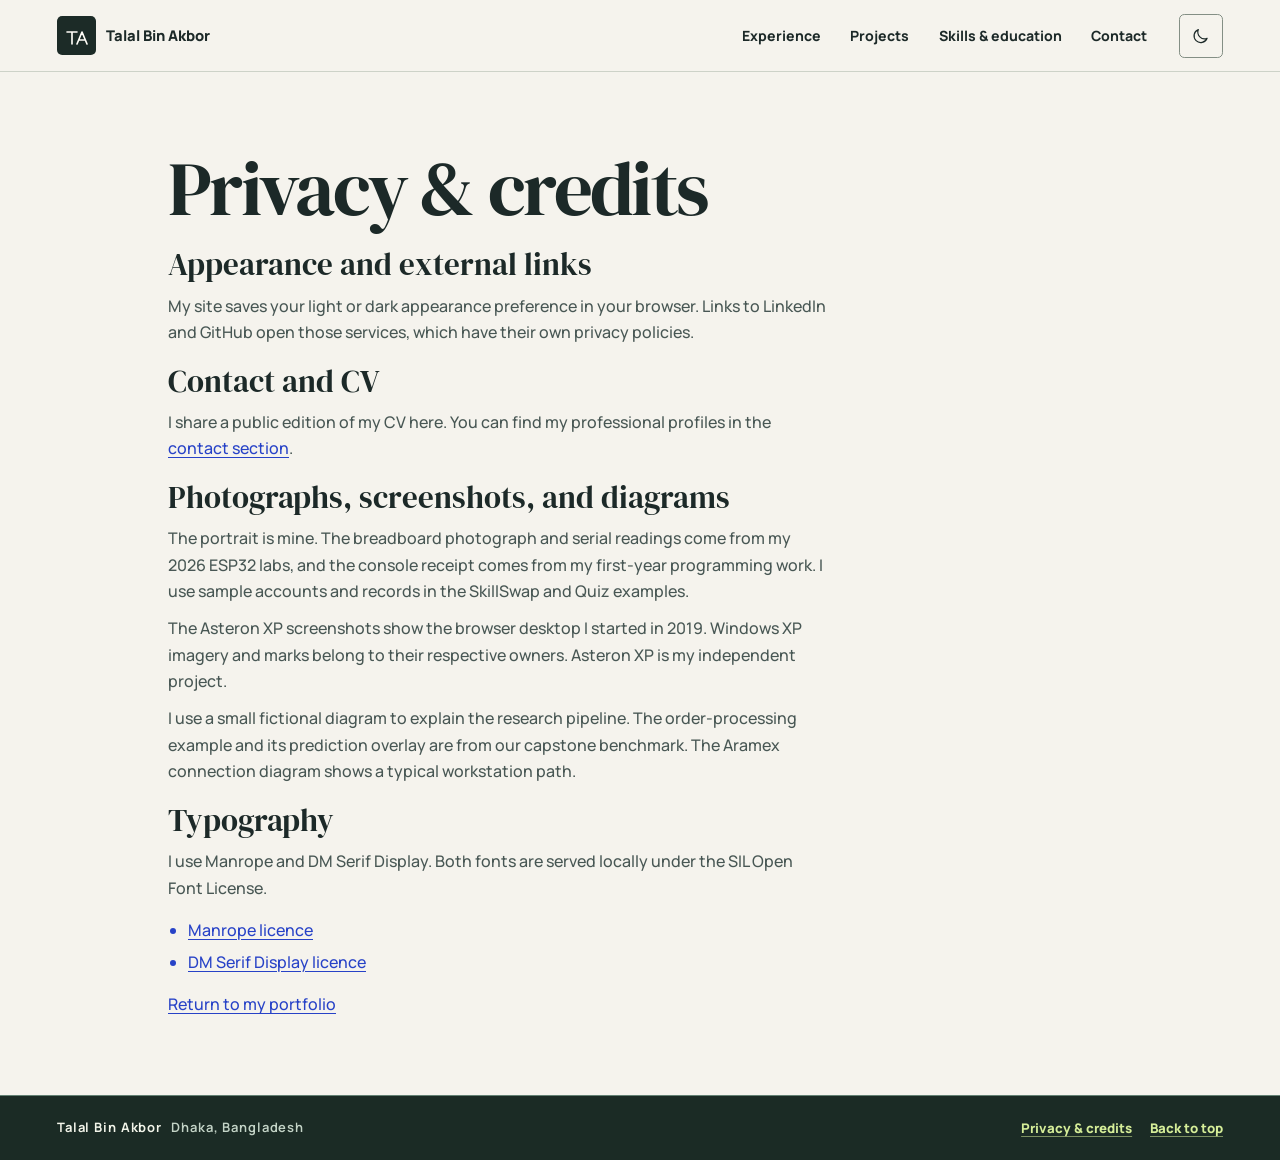
==== commit 09c947f2: "Add files via upload" ====
--- a/privacy.html
+++ b/privacy.html
@@ -1,119 +1,74 @@
 <!doctype html>
-<html lang="en" id="top" data-theme="light">
-  <head>
-    <meta charset="utf-8">
-    <meta name="viewport" content="width=device-width,initial-scale=1">
-    <title>Privacy &amp; Credits | Talal Bin Akbor</title>
-    <meta name="description" content="Privacy, professional-information handling and visual credits for the portfolio of Talal Bin Akbor.">
-    <meta name="robots" content="noindex,nofollow">
-    <!-- Owner review: enable indexing using tools/configure_publication.py after approving publication. -->
-    <meta name="theme-color" content="#f5f3ed">
-    <meta property="og:type" content="website">
-    <meta property="og:title" content="Privacy &amp; Credits | Talal Bin Akbor">
-    <meta property="og:description" content="Privacy, professional-information handling and visual credits for the portfolio of Talal Bin Akbor.">
-    <meta property="og:image" content="assets/social-card.jpg">
-    <meta property="og:image:alt" content="Talal Bin Akbor — IT and network support, projects and research">
-    <meta name="twitter:card" content="summary_large_image">
-    <link rel="icon" type="image/svg+xml" href="assets/favicon.svg">
-    <link rel="stylesheet" href="assets/style.css">
-    <link rel="preload" href="assets/fonts/manrope.ttf" as="font" type="font/ttf" crossorigin>
-    <script type="application/ld+json">{"@context": "https://schema.org", "@type": "Person", "name": "Talal Bin Akbor", "alumniOf": [{"@type": "CollegeOrUniversity", "name": "University of Liberal Arts Bangladesh"}, {"@type": "EducationalOrganization", "name": "Daffodil Polytechnic Institute"}], "sameAs": ["https://github.com/TBAPranto", "https://www.linkedin.com/in/tbapranto/"]}</script>
-    <script src="assets/contact-config.js" defer></script>
-    <script src="assets/site.js" defer></script>
-  </head>
-  <body class="privacy-page">
-    <a class="skip" href="#main-content">Skip to content</a>
-    <header class="site-header">
-      <div class="wrap header-inner">
-        <a class="brand" href="index.html">
-          <span class="brand-mark" aria-hidden="true">
-            <svg viewbox="0 0 36 36" fill="none">
-              <path d="M10 9v15h15M10 15h10v9" stroke="currentColor" stroke-width="1.7"></path>
-              <circle cx="10" cy="9" r="3" fill="currentColor"></circle>
-              <circle cx="25" cy="24" r="3" fill="currentColor"></circle>
-              <circle cx="20" cy="15" r="2.5" fill="currentColor"></circle>
-            </svg>
-          </span>
-          <span>Talal Bin Akbor<small>Support · systems · research</small>
-          </span>
-        <span class="sr-only"> - home</span></a>
-        <button class="theme-toggle" data-theme-toggle aria-pressed="false" aria-label="Use dark appearance" type="button">
-          <svg class="icon" viewbox="0 0 24 24" fill="none" stroke="currentColor" stroke-width="1.5" stroke-linecap="round" stroke-linejoin="round" aria-hidden="true">
-            <circle cx="12" cy="12" r="4"></circle>
-            <path d="M12 2v2m0 16v2M2 12h2m16 0h2M5 5l1.5 1.5m11 11L19 19M5 19l1.5-1.5m11-11L19 5"></path>
-          </svg>
-          <span>Dark</span>
-        </button>
-        <button class="menu-toggle" data-menu-toggle aria-controls="main-nav" aria-expanded="false" type="button">Menu</button>
-        <nav id="main-nav" class="main-nav" aria-label="Main navigation">
-          <a href="index.html#experience">Experience</a>
-          <a href="index.html#work">Work</a>
-          <a href="index.html#about">About</a>
-          <a href="index.html#skills">Skills</a>
-          <a href="index.html#education" class="education-nav">Education</a>
-          <a class="nav-contact" href="index.html#contact">Contact</a>
-        </nav>
-      </div>
-    </header>
-    <main id="main-content" class="wrap" tabindex="-1">
-      <section class="case-hero">
-        <a class="breadcrumb" href="index.html">Back to the portfolio</a>
-        <div class="eyebrow">Privacy &amp; credits</div>
-        <h1>Clear sources.<span class="serif">Careful presentation.</span>
-        </h1>
-        <p class="case-intro">How this portfolio handles information, local storage, project evidence and attribution.</p>
-      </section>
-      <div class="privacy-content">
-        <div class="privacy-grid">
-          <section class="privacy-block">
-            <h2>Local by design</h2>
-            <p>This static site uses local fonts, images, styles and scripts. It has no analytics, advertising, visitor tracking, account system or contact-form backend. External professional-profile and repository links open the relevant third-party services.</p>
-          </section>
-          <section class="privacy-block">
-            <h2>Browser storage</h2>
-            <p>The appearance switch stores a light/dark preference in localStorage when available. If storage is unavailable, the switch works for the current page. The site does not store personal visitor information.</p>
-          </section>
-          <section class="privacy-block">
-            <h2>Professional information</h2>
-            <p>Content is grounded in the supplied updated CV, internship report, academic research materials and inspected project source. Team-level research results and supervised responsibilities are labelled accordingly. The downloadable CV omits home address, telephone numbers, private email and reference contacts.</p>
-          </section>
-          <section class="privacy-block">
-            <h2>Project visuals</h2>
-            <p>The portrait is the supplied photograph, resized and compressed without facial alteration. Asteron XP images are actual local browser captures of the supplied project. Other diagrams and code-style graphics are original conceptual illustrations, not fake application screenshots. Company photographs, internal records and raw research materials are excluded.</p>
-          </section>
-          <section class="privacy-block">
-            <h2>Credits</h2>
-            <p>Manrope is by Mikhail Sharanda and contributors; DM Serif Display is by Colophon Foundry. Both font license files are included with the local assets. Windows XP and Microsoft visual references in the Asteron XP project belong to their respective owners and are shown to describe the project, without implying affiliation. The conceptual graphics and portfolio interface were prepared for this site.</p>
-          </section>
-          <section class="privacy-block">
-            <h2>Contact</h2>
-            <p>Professional contact is available through the linked LinkedIn and GitHub profiles. Any personal email contact is displayed only if the owner chooses to enable it before publication.</p>
-          </section>
-        </div>
-      </div>
-    </main>
-    <footer class="site-footer">
-      <div class="wrap footer-inner">
-        <span>© 2026 Talal Bin Akbor · Dhaka, Bangladesh</span>
-        <div class="footer-links">
-          <a href="privacy.html">Privacy &amp; credits</a>
-          <a class="back-top" href="#top">Back to top <svg class="icon" viewbox="0 0 24 24" fill="none" stroke="currentColor" stroke-width="1.5" stroke-linecap="round" stroke-linejoin="round" aria-hidden="true">
-              <path d="M12 20V4m-6 6 6-6 6 6"></path>
-            </svg>
-          </a>
-        </div>
-      </div>
-    </footer>
-    <dialog id="image-viewer" class="image-dialog" aria-labelledby="viewer-title">
-      <div class="dialog-top">
-        <strong id="viewer-title">Project visual</strong>
-        <button data-close-dialog>Close</button>
-      </div>
-      <figure>
-        <img alt="">
-        <figcaption></figcaption>
-      </figure>
-    </dialog>
-  </body>
+<html lang="en" id="top">
+<head>
+  <meta charset="utf-8">
+  <meta name="viewport" content="width=device-width, initial-scale=1">
+  <title>Privacy &amp; credits | Talal Bin Akbor</title>
+  <meta name="description" content="How my portfolio uses browser storage, where my project images come from, and how to contact me.">
+  <meta name="robots" content="noindex,nofollow">
+  <meta name="theme-color" content="#f5f3ed">
+  <meta property="og:type" content="website">
+  <meta property="og:site_name" content="Talal Bin Akbor">
+  <meta property="og:title" content="Privacy &amp; credits | Talal Bin Akbor">
+  <meta property="og:description" content="How my portfolio uses browser storage, where my project images come from, and how to contact me.">
+  <meta property="og:url" content="https://tbapranto.github.io/privacy.html">
+  <meta property="og:image" content="https://tbapranto.github.io/assets/media/social-card.jpg">
+  <meta property="og:image:width" content="1200">
+  <meta property="og:image:height" content="630">
+  <meta property="og:image:alt" content="Talal Bin Akbor · IT support and networking · Dhaka">
+  <meta name="twitter:card" content="summary_large_image">
+  <link rel="icon" href="assets/favicon.svg" type="image/svg+xml">
+  
+  <script src="assets/theme.js"></script>
+  <link rel="stylesheet" href="assets/style.css">
+  <script src="assets/contact-config.js" defer></script>
+  <script src="assets/site.js" defer></script>
+</head>
+<body>
+
+<a class="skip-link" href="#main">Skip to content</a>
+<header class="site-header">
+  <div class="wrap header-inner">
+    <a class="brand" href="index.html" aria-label="Talal Bin Akbor home"><span class="logo"><svg class="icon " viewbox="0 0 24 24" aria-hidden="true" fill="none" stroke="currentColor" stroke-width="1.65" stroke-linecap="round" stroke-linejoin="round"><path d="M3 8h10m-5 0v12m5 0 5-12 5 12m-8-4h6"></path></svg></span><span>Talal Bin Akbor</span></a>
+    <nav id="main-nav" class="main-nav" aria-label="Main navigation">
+      <a class="nav-link" href="index.html#experience">Experience</a>
+      <a class="nav-link" href="index.html#work">Projects</a>
+      <a class="nav-link" href="index.html#about">Skills &amp; education</a>
+      <a class="nav-link" href="index.html#contact">Contact</a>
+    </nav>
+    <div class="header-controls">
+      <button class="control enhancement flex" type="button" data-theme-toggle aria-label="Dark appearance" aria-pressed="false"><svg class="icon moon" viewbox="0 0 24 24" aria-hidden="true" fill="none" stroke="currentColor" stroke-width="1.65" stroke-linecap="round" stroke-linejoin="round"><path d="M20.6 15.4A9.2 9.2 0 0 1 8.6 3.5a9.2 9.2 0 1 0 12 11.9Z"></path></svg><svg class="icon sun" viewbox="0 0 24 24" aria-hidden="true" fill="none" stroke="currentColor" stroke-width="1.65" stroke-linecap="round" stroke-linejoin="round"><circle cx="12" cy="12" r="4"></circle><path d="M12 2v2m0 16v2M2 12h2m16 0h2M5 5l1.5 1.5m11 11L19 19M5 19l1.5-1.5m11-11L19 5"></path></svg></button>
+      <button class="control menu-toggle enhancement" type="button" data-menu-toggle aria-controls="main-nav" aria-expanded="false" aria-label="Menu"><svg class="icon " viewbox="0 0 24 24" aria-hidden="true" fill="none" stroke="currentColor" stroke-width="1.65" stroke-linecap="round" stroke-linejoin="round"><path d="M4 7h16M4 12h16M4 17h16"></path></svg> <span>Menu</span></button>
+    </div>
+  </div>
+</header>
+<main id="main" tabindex="-1">
+
+<div class="wrap utility"><h1>Privacy &amp; credits</h1>
+<h2>Appearance and external links</h2>
+<p>My site saves your light or dark appearance preference in your browser. Links to LinkedIn and GitHub open those services, which have their own privacy policies.</p>
+<h2>Contact and CV</h2>
+<p>I share a public edition of my CV here. You can find my professional profiles in the <a href="index.html#contact">contact section</a>.</p>
+<h2>Photographs, screenshots, and diagrams</h2>
+<p>The portrait is mine. The breadboard photograph and serial readings come from my 2026 ESP32 labs, and the console receipt comes from my first-year programming work. I use sample accounts and records in the SkillSwap and Quiz examples.</p>
+<p>The Asteron XP screenshots show the browser desktop I started in 2019. Windows XP imagery and marks belong to their respective owners. Asteron XP is my independent project.</p>
+<p>I use a small fictional diagram to explain the research pipeline. The order-processing example and its prediction overlay are from our capstone benchmark. The Aramex connection diagram shows a typical workstation path.</p>
+<h2>Typography</h2>
+<p>I use Manrope and DM Serif Display. Both fonts are served locally under the SIL Open Font License.</p>
+<ul><li><a href="assets/fonts/manrope-OFL.txt">Manrope licence</a></li><li><a href="assets/fonts/dm-serif-OFL.txt">DM Serif Display licence</a></li></ul>
+<p><a href="index.html">Return to my portfolio</a></p></div>
+
+</main>
+
+<footer class="site-footer">
+  <div class="wrap footer-inner">
+    <p class="meta"><strong>Talal Bin Akbor</strong><span>Dhaka, Bangladesh</span></p>
+    <div class="footer-links">
+      <a class="text-link" href="privacy.html">Privacy &amp; credits</a>
+      <a class="text-link" href="#top">Back to top</a>
+    </div>
+  </div>
+</footer>
+
+</body>
 </html>
-
--- a/assets/style.css
+++ b/assets/style.css
@@ -1,33 +1,1083 @@
-@font-face{font-family:Manrope;src:url('fonts/manrope.ttf') format('truetype');font-weight:200 800;font-display:swap}
-@font-face{font-family:DM Serif;src:url('fonts/dm-serif.ttf') format('truetype');font-weight:400;font-display:swap}
-:root{--paper:#f5f3ed;--surface:#fffdf8;--ink:#192324;--muted:#596463;--line:#d4d8cf;--accent:#244be2;--lime:#d3ee8b;--soft:#e9ede4;--dark:#192b29;--radius:20px;--max:1280px;color-scheme:light}
-:root[data-theme=dark]{--paper:#15201f;--surface:#1e2b29;--ink:#f5f3ed;--muted:#bac5bf;--line:#40534c;--accent:#a7b5ff;--lime:#d3ee8b;--soft:#243931;--dark:#101917;color-scheme:dark}
-*,*::before,*::after{box-sizing:border-box}
-html{scroll-behavior:smooth;scroll-padding-top:106px}
-body{margin:0;background:var(--paper);color:var(--ink);font-family:Manrope,'Segoe UI',Arial,sans-serif;font-size:16px;line-height:1.7;-webkit-font-smoothing:antialiased}
-a{color:inherit;text-underline-offset:5px}button,input,select{font:inherit}button{cursor:pointer}a,button{-webkit-tap-highlight-color:transparent}button:disabled{cursor:default}
-button,a{touch-action:manipulation}button{color:inherit}img{display:block;max-width:100%;height:auto}svg{display:block;max-width:100%}::selection{background:var(--lime);color:#192324}
-[hidden]{display:none!important}h1,h2,h3,p{margin-top:0}h1,h2,h3{font-weight:600;line-height:1.1;letter-spacing:-.04em}h1{font-size:clamp(56px,7.4vw,106px)}h2{font-size:clamp(36px,4.3vw,60px)}h3{font-size:25px}p{margin-bottom:1.2em}.serif{font-family:DM Serif,Georgia,serif;font-weight:400;letter-spacing:-.045em}.mono{font-family:'SFMono-Regular',Consolas,'Liberation Mono',monospace}
-html:not(.js) .filter-bar,html:not(.js) .skills-tabs,html:not(.js) .theme-toggle,html:not(.js) .pipeline-controls{display:none}
-.wrap{width:min(calc(100% - 96px),var(--max));margin-inline:auto}.section{padding-block:112px}.eyebrow{font-family:Consolas,'Liberation Mono',monospace;font-size:11px;line-height:1.6;letter-spacing:.16em;text-transform:uppercase;font-weight:500}.eyebrow .number{color:var(--accent);margin-right:14px}.muted{color:var(--muted)}.accent{color:var(--accent)}.sr-only{position:absolute;width:1px;height:1px;padding:0;margin:-1px;overflow:hidden;clip:rect(0,0,0,0);white-space:nowrap;border:0}
-:focus-visible{outline:3px solid var(--accent);outline-offset:5px;border-radius:3px}a:focus-visible{box-shadow:0 0 0 2px var(--paper)}.skip{position:fixed;top:12px;left:16px;z-index:1000;padding:10px 20px;background:var(--ink);color:var(--paper);transform:translateY(-150%)}.skip:focus{transform:translateY(0)}
-.site-header{position:sticky;top:0;z-index:40;background:var(--paper);border-bottom:1px solid var(--line)}.header-inner{min-height:84px;display:flex;align-items:center;gap:26px}.brand{display:flex;align-items:center;gap:12px;text-decoration:none;margin-right:auto;font-size:14px;line-height:1.3;font-weight:700}.brand-mark{width:34px;height:34px;background:var(--ink);color:var(--paper);display:grid;place-items:center;border-radius:9px;font-family:DM Serif,Georgia,serif;font-size:21px;font-weight:400}.brand small{font-weight:400;font-size:10px;color:var(--muted);display:block;letter-spacing:.1em;text-transform:uppercase;margin-top:4px}.main-nav{display:flex;align-items:center;gap:28px}.main-nav>a{font-size:12px;text-decoration:none;padding:12px 0}.main-nav>a:hover{color:var(--accent)}.nav-contact{border-bottom:1px solid currentColor}.theme-toggle{display:flex;gap:7px;align-items:center;background:transparent;border:1px solid var(--line);padding:7px 11px;border-radius:30px;font-size:11px;min-height:40px}.icon{height:18px;width:18px;flex-shrink:0}.menu-toggle{display:none;background:none;border:1px solid var(--line);border-radius:10px;padding:9px 12px;min-height:44px;font-size:12px}.js .menu-toggle{display:none}
-.btn{display:inline-flex;align-items:center;justify-content:center;gap:16px;border:1px solid var(--ink);border-radius:40px;min-height:52px;padding:13px 25px;text-decoration:none;font-size:12px;font-weight:600;background:var(--ink);color:var(--paper);transition:transform .2s,background .2s}.btn:hover{transform:translateY(-2px)}.btn.outline{background:transparent;color:var(--ink);border-color:var(--line)}.btn.lime{background:var(--lime);border-color:var(--lime);color:#192324}.btn .icon{width:17px;height:17px}.text-link{display:inline-flex;align-items:center;gap:12px;font-size:13px;font-weight:600;text-decoration:none;padding-block:10px}.text-link:hover{color:var(--accent)}.actions{display:flex;flex-wrap:wrap;gap:13px;align-items:center}.tag-row{display:flex;gap:7px;flex-wrap:wrap}.tag{border:1px solid var(--line);border-radius:20px;font-size:10px;padding:4px 11px;line-height:1.7}
-.hero{padding-top:76px;padding-bottom:45px;position:relative}.hero-grid{display:grid;grid-template-columns:1.35fr 1fr;gap:60px;align-items:center}.hero .eyebrow{display:flex;align-items:center;gap:10px;margin-bottom:27px}.small-dot{width:6px;height:6px;border-radius:50%;background:var(--accent);display:inline-block}.hero h1{margin-bottom:28px;line-height:.98;font-weight:500;letter-spacing:-.065em}.hero h1 .serif{color:var(--accent);font-size:1.2em;line-height:1.04;display:block}.hero-role{font-size:14px;font-weight:600;letter-spacing:-.015em;margin-bottom:15px;max-width:510px}.hero-intro{font-size:15px;line-height:1.85;color:var(--muted);max-width:460px;margin-bottom:29px}.hero-art{position:relative;padding:32px 45px 33px 20px;max-width:510px;justify-self:end;width:100%}.hero-art::before{content:'';position:absolute;inset:0;border:1px solid var(--line);border-radius:50%}.hero-art::after{content:'';position:absolute;inset:28px 15px;border:1px dashed var(--line);border-radius:50%;pointer-events:none}.portrait{position:relative;z-index:1;width:288px;margin:0 auto;background:#eee;border-radius:150px 150px 18px 18px;overflow:hidden}.portrait img{width:100%;aspect-ratio:4/5;object-fit:cover}.portrait-note{position:relative;z-index:2;display:flex;align-items:center;justify-content:space-between;gap:10px;background:var(--surface);border:1px solid var(--line);border-radius:12px;padding:15px 18px;margin:18px 20px 0;box-shadow:0 7px 30px #14232207;font-size:11px;line-height:1.5}.portrait-note strong{font-weight:600;display:block}.portrait-note .icon{color:var(--accent);width:22px;height:22px}.art-node{position:absolute;z-index:3;border:1px solid var(--line);background:var(--surface);padding:7px 12px;border-radius:6px;font-family:Consolas,monospace;font-size:10px;display:flex;align-items:center;gap:8px;box-shadow:0 4px 20px #00000005}.art-node::before{content:'';height:5px;width:5px;background:var(--accent);border-radius:50%}.art-node.n1{top:50px;right:-6px}.art-node.n2{bottom:111px;left:-12px}.art-node.n3{bottom:28px;right:-9px}.hero-bottom{display:flex;justify-content:space-between;align-items:center;gap:20px;padding-top:57px;color:var(--muted);font-size:10px;letter-spacing:.03em}.hero-bottom a{text-decoration:none;display:flex;align-items:center;gap:10px}
-.practice-strip{display:grid;grid-template-columns:repeat(3,1fr);border-top:1px solid var(--line);border-bottom:1px solid var(--line);padding:25px 0;margin-top:5px}.practice-strip a{display:flex;gap:22px;text-decoration:none;align-items:center;padding:4px 30px;border-right:1px solid var(--line);font-size:12px}.practice-strip a:first-child{padding-left:0}.practice-strip a:last-child{border:0}.practice-strip .mono{font-size:10px;color:var(--accent)}.practice-strip strong{font-weight:600;display:block;font-size:13px}.practice-strip small{color:var(--muted);font-size:11px}.section-heading{display:flex;justify-content:space-between;gap:40px;align-items:end;margin-bottom:42px}.section-heading h2{margin:16px 0 0}.section-heading>p{max-width:325px;color:var(--muted);font-size:14px;margin:0 0 5px}
-.experience-feature{display:grid;grid-template-columns:1fr 1.05fr;overflow:hidden;border-radius:var(--radius);background:var(--dark);color:#f5f3ed;min-height:448px}.infrastructure-art{position:relative;display:grid;place-items:center;padding:35px;border-right:1px solid #496256;background-image:radial-gradient(#829a821f 1px,transparent 1px);background-size:18px 18px}.infrastructure-art svg{width:100%;max-width:420px}.infrastructure-art .art-caption{position:absolute;left:32px;bottom:20px;font-size:9px;color:#becbbd;letter-spacing:.07em}.feature-copy{padding:55px 48px}.feature-copy .eyebrow{color:#d3ee8b}.feature-copy h3{font-size:clamp(29px,3vw,41px);margin:23px 0 20px}.feature-copy p{color:#ccd5cd;font-size:14px;max-width:440px}.feature-copy .meta{font-size:11px;color:#bcccbf;margin-bottom:26px}.feature-copy .tag-row{margin:25px 0}.feature-copy .tag{border-color:#496256;color:#dce4da}.experience-tail{margin-top:28px;display:flex;justify-content:space-between;align-items:center;gap:30px;padding:24px 0;border-bottom:1px solid var(--line)}.experience-tail p{font-size:13px;margin:0}.experience-tail small{display:block;color:var(--muted);font-size:11px;margin-top:5px}.experience-tail .period{color:var(--muted);font-size:11px;white-space:nowrap}
-.work-section{padding-top:44px}.filter-bar{display:flex;gap:8px;align-items:center;flex-wrap:wrap;margin-bottom:27px}.filter-button{border:1px solid var(--line);background:transparent;border-radius:24px;font-size:11px;min-height:40px;padding:8px 18px}.filter-button[aria-pressed=true]{background:var(--ink);color:var(--paper);border-color:var(--ink)}.filter-status{margin-left:auto;font-family:Consolas,monospace;font-size:10px;color:var(--muted)}.project-grid{display:grid;grid-template-columns:1.12fr 1fr;gap:25px}.project-card{border:1px solid var(--line);border-radius:var(--radius);overflow:hidden;background:var(--surface);display:flex;flex-direction:column}.project-visual{height:306px;position:relative;display:grid;place-items:center;overflow:hidden;border-bottom:1px solid var(--line);padding:29px}.project-visual.xp{background:#c7d9ca}.project-visual.research{background:#eee5dd}.project-visual.web{background:#e6e9f3}.project-visual.quiz{background:#eeeccf}.project-visual.c{background:#d9e5e0}.project-visual img{width:100%;border-radius:8px;box-shadow:0 18px 35px #17352520;border:1px solid #7f8f85;max-height:100%;object-fit:contain}.visual-stamp{position:absolute;top:15px;left:20px;font-family:Consolas,monospace;font-size:9px;letter-spacing:.07em;color:#283c35}.visual-caption{position:absolute;bottom:11px;left:20px;right:20px;font-size:9px;line-height:1.4;color:#43514c}.card-body{padding:27px 29px;flex:1;display:flex;flex-direction:column}.card-title-line{display:flex;align-items:start;justify-content:space-between;gap:20px}.card-title-line .icon{width:24px;height:24px;color:var(--accent)}.card-body h3{font-size:28px;margin:10px 0 14px}.card-body .eyebrow{color:var(--muted);font-size:9px}.card-body p{font-size:13px;line-height:1.8;color:var(--muted);max-width:450px}.card-body .tag-row{margin-top:auto;padding-top:2px}.card-body .text-link{margin-top:16px}.wide-card{grid-column:1/-1;display:grid;grid-template-columns:.85fr 1.5fr}.wide-card .project-visual{height:auto;min-height:264px;border-bottom:0;border-right:1px solid var(--line)}.wide-card .card-body{padding:32px 40px}.source-visual{width:100%;padding:25px;border-radius:12px;border:1px solid #bcc3d9;background:#f8f9ff;color:#20364e;font-family:Consolas,monospace;font-size:12px;line-height:1.8}.source-visual .code-head{font-size:10px;letter-spacing:.08em;padding-bottom:13px;border-bottom:1px solid #d3d8e6;margin-bottom:15px}.source-visual .code-line{display:block}.source-visual em{font-style:normal;color:#204ddd}.source-visual .indent{padding-left:20px}.tiny-flow{display:flex;justify-content:space-between;gap:10px;margin:15px 0;color:#233849;font-size:11px}.tiny-flow span{padding:10px 9px;background:#f8f9ff;border:1px solid #c5cdde;border-radius:8px;flex:1;text-align:center}.console-card{background:#18342b;color:#d5eacb;padding:26px 28px;border-radius:12px;max-width:360px;width:100%;font-family:Consolas,monospace;font-size:11px;line-height:2}.console-card .console-header{border-bottom:1px solid #5a7466;padding-bottom:12px;margin-bottom:15px;font-size:10px}.console-card .path{color:#d3ee8b}.illustrated-dfd{width:100%;max-width:420px;color:#344842}.illustrated-dfd text{font-family:Manrope,Arial,sans-serif;fill:#263c38}.illustrated-dfd .connector{stroke:#40584c;stroke-width:1.5;fill:none}.illustrated-dfd .node{fill:#f7f4ef;stroke:#788e7d;stroke-width:1}.illustrated-dfd .node-process{fill:#d6e5c0;stroke:#788e7d}.illustrated-dfd .node-store{fill:#d9e1f6;stroke:#7886a0}
-.about-section{background:var(--soft);border-block:1px solid var(--line)}.about-grid{display:grid;grid-template-columns:.9fr 1.1fr;gap:100px}.about-title h2{margin-top:20px;font-size:clamp(39px,4.3vw,60px)}.about-copy{font-size:16px;color:var(--muted)}.about-copy .lead{font-size:21px;color:var(--ink);line-height:1.7;letter-spacing:-.03em}.about-meta{display:flex;gap:30px;border-top:1px solid var(--line);padding-top:22px;margin-top:30px;flex-wrap:wrap;font-size:11px}.about-meta strong{display:block;color:var(--ink);font-size:13px}.skills-tabs{display:flex;flex-wrap:wrap;gap:8px;margin:28px 0}.skills-grid{display:grid;grid-template-columns:repeat(3,1fr);gap:20px}.skill-box{padding:28px;border:1px solid var(--line);border-radius:15px;background:var(--surface)}.skill-box .icon{color:var(--accent);width:26px;height:26px;margin-bottom:26px}.skill-box h3{font-size:20px;line-height:1.3;margin-bottom:16px}.skill-box p{font-size:12px;line-height:1.9;color:var(--muted)}.skill-box .skill-note{font-family:Consolas,monospace;font-size:9px;color:var(--accent);letter-spacing:.05em}.education-list{border-top:1px solid var(--line);margin-top:40px}.education-item{display:grid;grid-template-columns:100px 1fr auto;gap:25px;border-bottom:1px solid var(--line);padding:28px 0;align-items:center}.education-item .year{font-size:14px;color:var(--accent)}.education-item h3{font-size:22px;margin:0 0 9px}.education-item p{font-size:12px;color:var(--muted);margin:0}.education-score{font-family:Consolas,monospace;font-size:12px;white-space:nowrap}
-.contact-section{padding:90px 0 80px;border-top:1px solid var(--line)}.contact-grid{display:grid;grid-template-columns:1.2fr 1fr;align-items:center;gap:60px}.contact-section h2{margin:18px 0 24px;font-size:clamp(38px,4.5vw,64px)}.contact-section p{font-size:14px;color:var(--muted);max-width:475px}.contact-links{display:grid;gap:13px}.contact-link{display:flex;justify-content:space-between;align-items:center;border:1px solid var(--line);border-radius:14px;min-height:69px;padding:17px 22px;text-decoration:none;font-size:13px;background:var(--surface)}.contact-link:hover{border-color:var(--accent)}.contact-link small{font-family:Consolas,monospace;font-size:10px;color:var(--muted);margin-left:12px}.contact-link .icon{color:var(--accent)}.contact-email{font-size:14px;overflow-wrap:anywhere}.copy-button{background:none;border:0;font-size:11px;text-decoration:underline;padding:8px}.site-footer{border-top:1px solid var(--line);padding:25px 0}.footer-inner{display:flex;justify-content:space-between;gap:20px;align-items:center;font-size:10px;color:var(--muted)}.footer-inner a{text-decoration:none}.footer-inner .footer-links{display:flex;gap:24px}.back-top{display:flex;align-items:center;gap:8px}
-.case-hero{padding:65px 0 52px}.breadcrumb{font-size:11px;color:var(--muted);margin-bottom:48px;display:flex;align-items:center;gap:10px;text-decoration:none}.case-hero h1{font-size:clamp(42px,5.8vw,80px);max-width:1000px;line-height:1.08;letter-spacing:-.055em;margin:22px 0 30px}.case-hero h1 span{color:var(--accent);display:block}.case-intro{max-width:720px;color:var(--muted);font-size:17px;line-height:1.85}.case-meta{display:grid;grid-template-columns:repeat(4,1fr);gap:25px;padding:26px 0;border-block:1px solid var(--line);margin-top:40px}.case-meta dt{font-family:Consolas,monospace;font-size:9px;color:var(--muted);text-transform:uppercase;letter-spacing:.1em;margin-bottom:7px}.case-meta dd{margin:0;font-size:12px;font-weight:600;line-height:1.6}.case-cover{border-radius:var(--radius);overflow:hidden;background:#dce5d8;padding:46px;position:relative;border:1px solid var(--line)}.case-cover.xp-cover{background:#ccd9c9}.case-cover svg{margin:auto;max-height:360px}.case-cover .cover-caption{font-size:10px;color:#3f534b;text-align:center;margin:24px 0 0}.case-cover img{width:100%;max-width:1080px;margin:auto;border-radius:8px;border:1px solid #8a9b90}.case-layout{display:grid;grid-template-columns:220px 1fr;gap:80px;padding-top:64px}.case-nav{align-self:start;position:sticky;top:114px;padding:4px 0;font-size:11px}.case-nav .eyebrow{margin-bottom:22px}.case-nav a{display:block;text-decoration:none;border-left:1px solid var(--line);padding:9px 18px;color:var(--muted)}.case-nav a:hover{color:var(--accent);border-left-color:var(--accent)}.case-content{min-width:0}.case-section{padding:0 0 54px;margin-bottom:48px;border-bottom:1px solid var(--line);scroll-margin-top:110px}.case-section h2{font-size:34px;margin:12px 0 25px;line-height:1.2}.case-section h3{font-size:21px;line-height:1.3;margin:26px 0 14px}.case-section p{font-size:14px;color:var(--muted);line-height:1.9}.case-section .lead{font-size:20px;color:var(--ink);letter-spacing:-.015em}.case-section ul{padding-left:21px;font-size:13px;color:var(--muted);line-height:1.9}.case-section li{margin-bottom:9px}.case-section ol{padding-left:24px;font-size:14px;color:var(--muted)}.case-section ol li{padding-left:10px;margin-bottom:16px}.note{padding:22px 25px;border:1px solid var(--line);border-radius:12px;background:var(--soft);font-size:12px;line-height:1.9;margin:24px 0;color:var(--muted)}.note strong{color:var(--ink)}.two-col{display:grid;grid-template-columns:1fr 1fr;gap:28px}.case-list-box{border:1px solid var(--line);border-radius:12px;padding:24px}.case-list-box h3{margin-top:0}.role-table{width:100%;border-collapse:collapse;font-size:12px}.role-table th{text-align:left;color:var(--muted);font-weight:500;font-family:Consolas,monospace;font-size:10px}.role-table th,.role-table td{padding:16px 15px 16px 0;border-bottom:1px solid var(--line);vertical-align:top}.role-table th:first-child{width:24%}.role-table td strong{display:block;color:var(--ink);font-weight:600;margin-bottom:4px}.role-table td{color:var(--muted)}.role-label{font-size:9px;display:inline-block;border:1px solid var(--line);border-radius:4px;padding:3px 7px;color:var(--accent);line-height:1.6}.equipment-list{display:flex;gap:8px;flex-wrap:wrap;margin-top:24px}.equipment-list span{font-size:11px;background:var(--soft);border:1px solid var(--line);padding:8px 14px;border-radius:5px}.metric-grid{display:grid;grid-template-columns:repeat(2,1fr);gap:15px;margin:26px 0}.metric{padding:23px;border:1px solid var(--line);border-radius:12px;background:var(--surface)}.metric .value{font-size:44px;letter-spacing:-.045em;line-height:1.2;color:var(--accent)}.metric .label{font-size:12px;font-weight:600;margin:8px 0 4px}.metric .context{font-size:10px;line-height:1.8;color:var(--muted)}.metric small{font-size:20px}.team-note{font-size:11px;color:var(--muted);line-height:1.8;border-top:1px solid var(--line);padding-top:18px}
-.pipeline-demo{padding:27px;border:1px solid var(--line);border-radius:var(--radius);background:var(--surface);margin:28px 0}.pipeline-controls{display:flex;gap:7px;flex-wrap:wrap;margin-bottom:20px}.pipeline-controls button{background:none;border:1px solid var(--line);font-size:10px;padding:10px 14px;border-radius:24px;min-height:40px}.pipeline-controls button[aria-pressed=true]{background:var(--ink);color:var(--paper);border-color:var(--ink)}.pipeline-demo .illustrated-dfd{max-width:450px;margin:auto}.pipeline-description{border-top:1px solid var(--line);padding-top:20px}.pipeline-description h3{margin:0 0 10px}.pipeline-description p{font-size:12px}.pipeline-description pre{white-space:pre-wrap;overflow-wrap:anywhere;color:var(--ink);font-size:11px;line-height:1.8;padding:18px;background:var(--soft);border-radius:8px}.pipeline-demo .concept-label{font-family:Consolas,monospace;font-size:9px;color:var(--muted);margin-bottom:14px}.pipeline-demo [data-stage=ocr] .node{stroke:#244be2;stroke-width:2;stroke-dasharray:5 4}.pipeline-demo [data-stage=classify] .node{stroke:#244be2;stroke-width:2}.pipeline-demo [data-stage=link] .connector,.pipeline-demo [data-stage=export] .connector{stroke:#244be2;stroke-width:3}.gallery{display:grid;grid-template-columns:1fr 1fr;gap:20px}.gallery figure{margin:0}.gallery img{border:1px solid var(--line);border-radius:9px;width:100%}.gallery figcaption{font-size:10px;line-height:1.8;color:var(--muted);margin-top:12px}.gallery a{display:block;text-decoration:none}.gallery a:hover{outline:2px solid var(--accent);outline-offset:4px;border-radius:9px}.image-dialog{width:min(1160px,94vw);padding:20px;border:1px solid var(--line);background:var(--surface);color:var(--ink);border-radius:14px;max-height:94vh}.image-dialog::backdrop{background:#101a21c9}.image-dialog figure{margin:10px 0 0}.image-dialog img{width:auto;max-height:76vh;margin:auto;object-fit:contain}.image-dialog figcaption{font-size:11px;margin:15px 0}.dialog-top{display:flex;justify-content:space-between;align-items:center;font-size:11px}.dialog-top button{border:1px solid var(--line);background:none;border-radius:8px;padding:10px 15px;min-height:44px}.case-next{display:flex;justify-content:space-between;gap:25px;align-items:center;padding:10px 0 70px}.case-next h3{font-size:24px;margin:0}.case-next .eyebrow{color:var(--muted);margin-bottom:12px}.code-block{background:var(--dark);color:#d6e4d5;padding:24px;border-radius:12px;font-family:Consolas,monospace;font-size:11px;line-height:1.9;white-space:pre-wrap;overflow-wrap:anywhere}.source-note{font-size:10px;color:var(--muted);line-height:1.8}.privacy-content{max-width:800px;padding-bottom:70px}.privacy-content h2{font-size:28px;margin:38px 0 16px}.privacy-content p{font-size:14px;color:var(--muted)}
-/* Flex cross-axis sizing keeps full project screenshots inside the padded frame. */
-.project-visual{display:flex;align-items:center;justify-content:center}.project-visual>img{height:100%;width:100%;object-fit:contain}.project-visual>svg{height:100%;width:100%;max-width:420px}
-.pipeline-demo #pipeline-stage{background:#eee5dd;border-radius:12px;padding:14px 0;margin-bottom:20px}
-@media(min-width:1600px){.hero{padding-top:95px}.hero-grid{gap:90px}.hero-art{max-width:510px}.portrait{width:320px}.hero-bottom{padding-top:68px}}
-@media(max-width:1100px){.wrap{width:calc(100% - 64px)}.hero-grid{gap:30px;grid-template-columns:1.2fr 1fr}.hero h1{font-size:83px}.hero-art{padding:28px 18px}.portrait{width:250px}.art-node.n1{right:0}.art-node.n2{left:-6px}.portrait-note{margin:16px 0 0}.feature-copy{padding:38px 32px}.about-grid{gap:50px}.case-layout{gap:45px;grid-template-columns:170px 1fr}.project-visual{height:276px}.skills-grid{gap:14px}.skill-box{padding:22px}}
-@media(max-width:800px){.wrap{width:calc(100% - 44px)}.header-inner{min-height:74px;gap:12px}.brand small{font-size:8px}.main-nav{gap:17px}.main-nav>a{font-size:10px}.theme-toggle span{display:none}.hero{padding-top:52px}.hero h1{font-size:70px}.hero-grid{gap:25px}.hero-art{padding:20px 12px}.portrait{width:220px}.hero-role{font-size:12px}.hero-intro{font-size:13px}.art-node{font-size:8px;padding:5px 9px}.art-node.n3{right:0;bottom:5px}.art-node.n1{top:24px;right:-6px}.portrait-note{padding:12px;font-size:10px}.section{padding-block:78px}.section-heading{gap:25px}.section-heading>p{max-width:260px;font-size:12px}.experience-feature{min-height:385px}.infrastructure-art{padding:22px}.feature-copy{padding:35px 26px}.feature-copy h3{font-size:29px}.feature-copy p{font-size:12px}.project-grid{gap:18px}.project-visual{height:240px;padding:24px 19px}.card-body{padding:24px}.card-body h3{font-size:24px}.source-visual{padding:18px;font-size:10px}.about-grid{gap:40px}.about-copy .lead{font-size:18px}.about-copy{font-size:14px}.skills-grid{grid-template-columns:1fr 1fr}.skill-box:last-child{grid-column:1/-1}.education-item{grid-template-columns:65px 1fr auto;gap:20px}.education-item h3{font-size:19px}.contact-grid{gap:35px}.contact-link small{display:none}.case-layout{grid-template-columns:1fr;padding-top:40px;gap:35px}.case-nav{position:static;display:flex;flex-wrap:wrap;gap:5px;border-bottom:1px solid var(--line);padding-bottom:22px}.case-nav .eyebrow{width:100%;margin-bottom:10px}.case-nav a{padding:6px 12px;border-left:0;font-size:10px}.case-content{max-width:850px}.case-hero{padding-top:45px}.case-meta{gap:20px}.case-meta dd{font-size:11px}.case-cover{padding:28px}.two-col{gap:18px}.case-section{padding-bottom:36px;margin-bottom:36px}.case-section h2{font-size:30px}.wide-card .card-body{padding:29px}.contact-section{padding-block:70px}}
-@media(max-width:600px){html{scroll-padding-top:93px}.wrap{width:calc(100% - 36px)}.brand{font-size:12px;gap:9px}.brand-mark{width:30px;height:30px;font-size:19px}.header-inner{gap:9px;flex-wrap:wrap;min-height:72px}.brand small{font-size:8px}.theme-toggle{padding:8px;min-height:40px}.js .menu-toggle{display:block}.main-nav{width:100%;display:flex;justify-content:space-between;gap:14px;padding:4px 0 13px}.js .main-nav{display:none}.js .main-nav.is-open{display:flex}.main-nav>a{font-size:11px}.hero{padding-top:42px;padding-bottom:25px}.hero-grid{grid-template-columns:1fr;gap:28px}.hero .eyebrow{font-size:9px;letter-spacing:.1em;margin-bottom:24px}.hero h1{font-size:clamp(62px,16vw,88px);line-height:1;margin-bottom:24px}.hero h1 .serif{font-size:1.1em}.hero-role{font-size:13px;line-height:1.75;max-width:360px}.hero-intro{font-size:13px;max-width:420px;line-height:1.9;margin-bottom:24px}.actions{gap:10px}.btn{font-size:11px;min-height:48px;padding:12px 19px;gap:13px}.hero-art{width:100%;max-width:340px;justify-self:center;padding:20px 25px;margin-top:5px}.portrait{width:196px}.portrait-note{margin:12px 0 0;padding:12px 13px;font-size:10px}.art-node.n1{right:0;top:37px}.art-node.n2{left:0;bottom:103px}.art-node.n3{right:0;bottom:7px}.hero-bottom{font-size:9px;padding-top:30px}.practice-strip{padding:17px 0;grid-template-columns:1fr;gap:15px}.practice-strip a{padding:0!important;border:0;gap:20px}.practice-strip strong{font-size:12px}.practice-strip small{font-size:10px}.practice-strip .mono{font-size:10px}.section{padding-block:61px}.section-heading{display:block;margin-bottom:28px}.section-heading h2{font-size:35px;line-height:1.18}.section-heading>p{max-width:400px;font-size:12px;margin:20px 0 0}.eyebrow{font-size:10px}.experience-feature{grid-template-columns:1fr;border-radius:16px}.infrastructure-art{min-height:252px;border-right:0;border-bottom:1px solid #496256;padding:25px 25px 39px}.infrastructure-art svg{max-height:205px;width:auto}.infrastructure-art .art-caption{font-size:8px;bottom:14px;left:24px}.feature-copy{padding:29px 26px 32px}.feature-copy h3{font-size:30px;line-height:1.15;margin:18px 0}.feature-copy p{font-size:12px}.feature-copy .tag-row{margin:20px 0}.experience-tail{align-items:flex-start;gap:16px;padding:20px 0}.experience-tail p{font-size:11px}.experience-tail small{font-size:10px}.experience-tail .period{font-size:9px}.work-section{padding-top:25px}.project-grid{grid-template-columns:1fr;gap:20px}.project-visual{height:244px;padding:28px 22px}.card-body{padding:25px}.card-body h3{font-size:26px}.card-body p{font-size:12px}.filter-bar{gap:7px;margin-bottom:23px}.filter-button{font-size:10px;padding:7px 13px;min-height:38px}.filter-status{width:100%;margin:3px 0 0;font-size:9px}.wide-card{grid-column:auto;display:flex}.wide-card .project-visual{min-height:240px;border-bottom:1px solid var(--line);border-right:0}.wide-card .card-body{padding:25px}.about-grid{grid-template-columns:1fr;gap:22px}.about-title h2{font-size:37px;margin-bottom:0}.about-copy .lead{font-size:19px;line-height:1.7}.about-copy{font-size:13px}.about-meta{gap:25px;font-size:10px}.skills-grid{grid-template-columns:1fr}.skill-box:last-child{grid-column:auto}.skills-tabs{gap:7px}.skills-tabs button{font-size:10px}.skill-box{padding:26px}.skill-box .icon{margin-bottom:20px}.skill-box h3{font-size:22px}.education-list{margin-top:26px}.education-item{grid-template-columns:46px 1fr;gap:18px;padding:24px 0;align-items:start}.education-item h3{font-size:20px;line-height:1.3}.education-item p{font-size:11px}.education-score{grid-column:2;font-size:10px;margin-top:-8px}.education-item .year{font-size:12px;padding-top:3px}.contact-grid{grid-template-columns:1fr;gap:25px}.contact-section{padding:60px 0 48px}.contact-section h2{font-size:38px}.contact-section p{font-size:12px}.contact-link{min-height:62px;font-size:12px}.contact-link small{display:inline;font-size:9px}.footer-inner{font-size:9px;gap:13px;flex-wrap:wrap}.footer-inner .footer-links{gap:20px}.case-hero{padding:32px 0}.breadcrumb{margin-bottom:33px;font-size:10px}.case-hero h1{font-size:43px;margin:17px 0 24px;line-height:1.1}.case-intro{font-size:13px;line-height:1.9}.case-meta{grid-template-columns:1fr 1fr;gap:23px;padding:24px 0;margin-top:27px}.case-meta dd{font-size:11px}.case-cover{padding:22px 17px;border-radius:14px}.case-cover .cover-caption{font-size:9px;margin-top:15px}.case-cover svg{max-height:250px}.case-section h2{font-size:29px}.case-section p{font-size:12px}.case-section .lead{font-size:17px}.case-section h3{font-size:20px}.case-section ul,.case-section ol{font-size:12px}.two-col{grid-template-columns:1fr;gap:15px}.role-table{font-size:10px}.role-table th{font-size:9px}.role-table th,.role-table td{padding:13px 10px 13px 0}.role-table th:first-child{width:24%}.role-label{font-size:8px;padding:3px 4px}.note{padding:18px;font-size:11px}.metric-grid{gap:10px}.metric{padding:18px 14px}.metric .value{font-size:35px}.metric .label{font-size:10px}.metric .context{font-size:9px}.pipeline-demo{padding:18px}.pipeline-controls{gap:5px}.pipeline-controls button{font-size:9px;padding:9px 11px}.gallery{grid-template-columns:1fr}.gallery figcaption{font-size:9px}.case-next h3{font-size:20px}.case-next{gap:15px;align-items:end;padding-bottom:42px}.case-next .btn{font-size:10px;padding:10px 16px;gap:8px}.case-next .eyebrow{font-size:9px}.privacy-content h2{font-size:24px}.privacy-content p{font-size:12px}}
-@media(max-width:350px){.wrap{width:calc(100% - 28px)}.brand small{display:none}.brand{font-size:11px}.header-inner{gap:7px}.menu-toggle{font-size:10px;padding:8px}.hero h1{font-size:60px}.hero-role{font-size:12px}.main-nav{gap:9px}.main-nav>a{font-size:10px}.contact-link small{display:none}.case-hero h1{font-size:37px}.filter-button{padding-inline:11px}.project-visual{height:220px}}
-@media(prefers-reduced-motion:reduce){html{scroll-behavior:auto}*,*::before,*::after{animation:none!important;transition:none!important}}
-@media print{html{scroll-padding-top:0}body{background:#fff;color:#111;font-size:11px}:root,:root[data-theme=dark]{--paper:#fff;--surface:#fff;--ink:#111;--muted:#333;--line:#bbb;--accent:#222;--soft:#fff;--dark:#fff}.site-header,.hero-art,.practice-strip,.filter-bar,.skills-tabs,.case-nav,.theme-toggle,.menu-toggle,.site-footer,.case-next,.contact-links,.pipeline-controls,.image-dialog{display:none!important}.wrap{width:100%;max-width:none}.hero,.section,.case-hero,.contact-section{padding-block:20px}.hero-grid,.about-grid,.contact-grid,.case-layout{display:block}.hero h1{font-size:46px}.case-hero h1{font-size:38px}.section-heading h2{font-size:28px}.project-grid{display:block}.project-card{break-inside:avoid;margin:20px 0;border-radius:0}.project-visual{display:none}.experience-feature{display:block;color:#111;background:#fff;border:1px solid #bbb}.infrastructure-art{display:none}.feature-copy{padding:20px}.feature-copy p,.feature-copy .meta,.feature-copy .eyebrow{color:#333}.skills-grid{grid-template-columns:repeat(3,1fr)}[data-skill-panel][hidden]{display:block!important}.btn{color:#111;background:#fff;min-height:0;padding:6px 0;border:0}.btn.lime{background:#fff;color:#111}.case-section{break-inside:auto}.case-cover{padding:20px;max-height:320px}.case-meta{margin:20px 0}.metric-grid{grid-template-columns:repeat(4,1fr)}.metric .value{font-size:25px}.case-layout{padding-top:20px}.note{background:#fff}.code-block{background:#eee;color:#111}.contact-section{break-before:auto}.hero-bottom{padding-top:20px}}
+@font-face {
+  font-family: Manrope;
+  src: url("fonts/manrope.woff2") format("woff2");
+  font-style: normal;
+  font-weight: 200 800;
+  font-display: swap;
+}
+
+@font-face {
+  font-family: "DM Serif Display";
+  src: url("fonts/dm-serif.woff2") format("woff2");
+  font-style: normal;
+  font-weight: 400;
+  font-display: swap;
+}
+
+:root {
+  color-scheme: light dark;
+  --paper: #f5f3ed;
+  --surface: #fffdf7;
+  --field: #eceee2;
+  --wash: #eeefe6;
+  --ink: #1c2928;
+  --muted: #485754;
+  --accent: #2742c7;
+  --accent-wash: #eceefa;
+  --accent-fill: #1c2b27;
+  --on-accent: #fffdf7;
+  --line: #cdd2c8;
+  --outline: #848f85;
+  --focus: #2d42d2;
+  --deep: #1b2b25;
+  --deep-edge: #293e33;
+  --deep-text: #f2f4e9;
+  --deep-muted: #c3d3c6;
+  --deep-accent: #d5ed98;
+  --deep-line: #638073;
+  --display: "DM Serif Display", Georgia, serif;
+  --body: Manrope, system-ui, sans-serif;
+  --mono: ui-monospace, "Cascadia Mono", Consolas, monospace;
+  --measure: 79rem;
+  --gutter: clamp(1rem, 4.45vw, 4.6rem);
+  --section-spacing: clamp(3.15rem, 6.75vw, 6.85rem);
+  --work-spacing: clamp(2.8rem, 4.7vw, 4.8rem);
+  --radius: .58rem;
+  --header-offset: 5.45rem;
+}
+
+@supports (color: light-dark(#fff, #000)) {
+  :root {
+    --paper: light-dark(#f5f3ed, #14211e);
+    --surface: light-dark(#fffdf7, #1e2e29);
+    --field: light-dark(#eceee2, #22332c);
+    --wash: light-dark(#eeefe6, #172621);
+    --ink: light-dark(#1c2928, #eef1e8);
+    --muted: light-dark(#485754, #bacbc2);
+    --accent: light-dark(#2742c7, #b8c5ff);
+    --accent-wash: light-dark(#eceefa, #2a3a51);
+    --accent-fill: light-dark(#1c2b27, #d5ed98);
+    --on-accent: light-dark(#fffdf7, #203023);
+    --line: light-dark(#cdd2c8, #40554b);
+    --outline: light-dark(#848f85, #81978c);
+    --focus: light-dark(#2d42d2, #c4d0ff);
+  }
+}
+
+:root[data-theme="light"] { color-scheme: light; }
+:root[data-theme="dark"] { color-scheme: dark; }
+*, *::before, *::after { box-sizing: border-box; }
+
+html {
+  background: var(--paper);
+  scroll-behavior: smooth;
+  scroll-padding-top: var(--header-offset);
+}
+
+body {
+  margin: 0;
+  color: var(--ink);
+  background: var(--paper);
+  font: 500 1rem/1.65 var(--body);
+}
+
+h1, h2, h3, h4, p, figure, dd { margin: 0; }
+h1, h2 { font-family: var(--display); font-weight: 400; }
+a, button, summary { color: inherit; }
+button { font: inherit; }
+button, summary { cursor: pointer; }
+img { display: block; max-width: 100%; height: auto; }
+[hidden] { display: none !important; }
+:focus-visible { outline: 2px solid var(--focus); outline-offset: 4px; }
+::selection { color: var(--on-accent); background: var(--accent-fill); }
+::marker { color: var(--accent); }
+
+.wrap {
+  width: min(calc(100% - var(--gutter) * 2), var(--measure));
+  margin-inline: auto;
+}
+
+.icon { width: 1.1rem; height: 1.1rem; flex: none; }
+.meta, .eyebrow, .image-flag {
+  color: var(--muted);
+  font: 650 .72rem/1.5 var(--mono);
+  letter-spacing: .067em;
+  text-transform: uppercase;
+}
+.eyebrow, .image-flag { color: var(--accent); }
+.section { padding-block: var(--section-spacing); }
+.section-deck { max-width: 40rem; color: var(--muted); }
+
+.sr-only, .skip-link:not(:focus) {
+  position: absolute;
+  width: 1px;
+  height: 1px;
+  overflow: hidden;
+  clip-path: inset(50%);
+  margin: -1px;
+  padding: 0;
+  white-space: nowrap;
+}
+.skip-link:focus {
+  position: fixed;
+  z-index: 30;
+  top: .6rem;
+  left: .6rem;
+  padding: .7rem .9rem;
+  background: var(--surface);
+  color: var(--ink);
+}
+html:not(.has-js) .enhancement { display: none; }
+.has-js .enhancement.flex { display: flex; }
+
+.site-header {
+  position: sticky;
+  inset-block-start: 0;
+  z-index: 10;
+  background: var(--paper);
+  border-bottom: 1px solid var(--line);
+}
+
+.header-inner {
+  min-height: 4.45rem;
+  display: flex;
+  align-items: center;
+  gap: clamp(.55rem, 2.5vw, 2.4rem);
+}
+
+.brand {
+  display: inline-flex;
+  align-items: center;
+  gap: .65rem;
+  min-height: 2.75rem;
+  margin-inline-end: auto;
+  flex: 0 0 auto;
+  color: var(--ink);
+  font-size: .92rem;
+  font-weight: 800;
+  text-decoration: none;
+}
+
+.logo {
+  display: grid;
+  place-items: center;
+  width: 2.42rem;
+  height: 2.42rem;
+  border-radius: .32rem;
+  color: var(--on-accent);
+  background: var(--accent-fill);
+}
+.logo .icon { width: 1.5rem; height: 1.5rem; }
+.main-nav { display: flex; gap: clamp(.8rem, 2.3vw, 2.15rem); }
+.nav-link {
+  display: inline-flex;
+  align-items: center;
+  min-height: 2.75rem;
+  color: var(--ink);
+  font-size: .88rem;
+  font-weight: 750;
+  text-decoration: none;
+  text-underline-offset: .4em;
+}
+.brand:hover, .nav-link:hover { color: var(--accent); }
+.nav-link:hover { text-decoration: underline; }
+
+.header-controls { display: flex; gap: .4rem; }
+.control {
+  min-width: 2.75rem;
+  min-height: 2.75rem;
+  display: inline-flex;
+  align-items: center;
+  justify-content: center;
+  gap: .35rem;
+  padding-inline: .57rem;
+  border: 1px solid var(--outline);
+  border-radius: .33rem;
+  background: transparent;
+  color: var(--ink);
+}
+.control:hover { background: var(--accent-wash); }
+.control .sun, .control[aria-pressed="true"] .moon, .menu-toggle { display: none; }
+.control[aria-pressed="true"] .sun { display: block; }
+
+.button, .text-link {
+  display: inline-flex;
+  align-items: center;
+  justify-content: space-between;
+  gap: .65rem;
+  min-height: 2.85rem;
+  font-weight: 800;
+  font-size: .9rem;
+  line-height: 1.25;
+  text-decoration: none;
+}
+.button {
+  padding: .65rem .95rem;
+  border: 1px solid transparent;
+  border-radius: .36rem;
+}
+.button.primary { background: var(--accent-fill); color: var(--on-accent); }
+.button.primary:hover { background: var(--ink); color: var(--paper); }
+.button.secondary { border-color: var(--outline); background: var(--surface); }
+.button.secondary:hover { background: var(--accent-wash); }
+.text-link { color: var(--accent); text-decoration: underline; text-decoration-color: color-mix(in srgb, currentColor 52%, transparent); text-underline-offset: .25em; }
+.text-link:hover { text-decoration-color: currentColor; }
+.text-link .icon { width: 1rem; height: 1rem; }
+
+.hero {
+  position: relative;
+  background: linear-gradient(113deg, var(--paper) 54%, var(--field));
+  border-bottom: 1px solid var(--line);
+}
+.hero-grid {
+  display: grid;
+  grid-template-columns: minmax(0, 1.37fr) minmax(15rem, .88fr);
+  grid-template-areas: "copy portrait";
+  align-items: center;
+  gap: .95rem clamp(1.3rem, 4.5vw, 4.8rem);
+  padding-block: clamp(2.6rem, 4.6vw, 4.35rem) clamp(2.25rem, 4.2vw, 3.85rem);
+}
+.hero-copy { grid-area: copy; min-width: 0; }
+.hero-intro { margin-top: 1rem; }
+.hero .eyebrow {
+  display: flex;
+  align-items: center;
+  gap: .55rem;
+  letter-spacing: .09em;
+}
+.signal {
+  display: inline-block;
+  width: .5rem;
+  height: .5rem;
+  border-radius: .1rem;
+  background: currentColor;
+  transform: rotate(45deg);
+  margin-inline: .1rem .15rem;
+  flex: none;
+}
+.hero h1 {
+  margin-top: .6rem;
+  font-size: clamp(4.1rem, 8.15vw, 7.7rem);
+  line-height: .96;
+  letter-spacing: -.052em;
+  text-wrap: balance;
+}
+.hero h1 span { white-space: nowrap; }
+.hero .name-first {
+  display: block;
+  font-family: var(--body);
+  font-size: .9em;
+  font-weight: 650;
+  letter-spacing: -.077em;
+  word-spacing: .04em;
+}
+.hero .name-last { display: block; color: var(--accent); }
+
+.hero-lead {
+  max-width: 46ch;
+  font-size: clamp(1.07rem, 1.61vw, 1.37rem);
+  font-weight: 750;
+  line-height: 1.47;
+  text-wrap: pretty;
+}
+
+.hero-proof {
+  max-width: 58ch;
+  margin-top: .75rem;
+  color: var(--muted);
+  font-size: clamp(.98rem, 1.16vw, 1.08rem);
+  text-wrap: pretty;
+}
+
+.actions { display: flex; flex-wrap: wrap; gap: .58rem .72rem; margin-top: 1.43rem; }
+
+.hero-portrait {
+  grid-area: portrait;
+  position: relative;
+  align-self: center;
+  justify-self: end;
+  width: min(100%, 25.5rem);
+  padding: .45rem .45rem 0;
+  background: var(--field);
+  border: 1px solid var(--outline);
+}
+
+.hero-portrait::before {
+  content: "";
+  position: absolute;
+  inset: -.52rem -.52rem .52rem .52rem;
+  border-top: 1px solid var(--outline);
+  border-right: 1px solid var(--outline);
+  pointer-events: none;
+}
+
+.portrait-mat { aspect-ratio: 1 / 1.015; overflow: hidden; background: #eeede8; }
+.portrait-mat img { width: 100%; height: 100%; object-fit: cover; object-position: 50% 34%; }
+.hero-portrait figcaption {
+  display: flex;
+  align-items: center;
+  gap: .35rem;
+  padding: .54rem .13rem .58rem;
+  color: var(--muted);
+  font-size: .77rem;
+  font-weight: 750;
+  line-height: 1.3;
+}
+.hero-portrait .icon { width: .95rem; height: .95rem; color: var(--accent); }
+
+.section-heading {
+  display: flex;
+  align-items: flex-end;
+  justify-content: space-between;
+  gap: .85rem 2rem;
+  margin-bottom: clamp(1.45rem, 3vw, 2.8rem);
+}
+.section-heading h2, .contact h2 {
+  font-size: clamp(2.75rem, 5.6vw, 5.35rem);
+  line-height: 1;
+  letter-spacing: -.043em;
+  text-wrap: balance;
+}
+.section-heading .section-deck { max-width: 33rem; }
+
+.experience-feature {
+  display: grid;
+  grid-template-columns: minmax(0, 1.47fr) minmax(13.5rem, .73fr);
+  align-items: stretch;
+  background: var(--surface);
+  border: 1px solid var(--line);
+  border-radius: var(--radius);
+  overflow: hidden;
+}
+.experience-copy { padding: clamp(1.25rem, 3.45vw, 3.1rem); }
+.experience-copy h3 {
+  margin-top: .36rem;
+  font: 400 clamp(2rem, 3.9vw, 3.55rem)/1.06 var(--display);
+  letter-spacing: -.034em;
+}
+.experience-role { margin-top: .45rem; font-weight: 800; }
+.experience-description { max-width: 60ch; color: var(--muted); }
+.experience-copy .experience-description { margin-top: .8rem; }
+.experience-copy .text-link { margin-top: .8rem; }
+
+.connection-figure {
+  display: grid;
+  place-content: center;
+  gap: .48rem;
+  padding: clamp(.65rem, 1.5vw, 1.25rem);
+  background: var(--deep);
+  color: var(--deep-text);
+}
+.connection-figure img { max-height: 16.5rem; border-radius: .32rem; }
+.connection-figure figcaption { color: var(--deep-muted); font-size: .73rem; }
+
+.experience-secondary {
+  display: grid;
+  grid-template-columns: minmax(13rem, .85fr) minmax(0, 1fr) auto;
+  align-items: center;
+  gap: .5rem 1.25rem;
+  margin-top: 1.1rem;
+  padding: 1.06rem 0;
+  border-bottom: 1px solid var(--line);
+}
+.experience-secondary h3 { font-size: 1.12rem; }
+.experience-secondary .experience-role,
+.experience-secondary .experience-description { font-size: .91rem; }
+
+.work { padding-block: var(--work-spacing); background: var(--wash); border-block: 1px solid var(--line); }
+
+.filters {
+  display: flex;
+  align-items: center;
+  flex-wrap: wrap;
+  gap: .4rem;
+  margin-bottom: 1.3rem;
+}
+.chip {
+  min-height: 2.75rem;
+  padding: .52rem .88rem;
+  color: var(--ink);
+  background: var(--surface);
+  border: 1px solid var(--outline);
+  border-radius: .34rem;
+  font-size: .84rem;
+  font-weight: 800;
+  line-height: 1.2;
+}
+.chip:hover { background: var(--accent-wash); }
+.chip[aria-pressed="true"] {
+  color: var(--on-accent);
+  background: var(--accent-fill);
+  border-color: var(--accent-fill);
+}
+.filter-status { margin-left: auto; color: var(--muted); font-size: .83rem; }
+
+.project-grid { display: grid; gap: clamp(1.7rem, 3.5vw, 3.3rem); }
+.project-period {
+  display: grid;
+  grid-template-columns: minmax(7.8rem, .18fr) minmax(0, 1fr);
+  align-items: start;
+  gap: clamp(1.1rem, 2.4vw, 2.35rem);
+  padding-top: 1.1rem;
+  border-top: 1px solid var(--line);
+}
+.period-heading {
+  padding: .2rem 0 .7rem .8rem;
+  border-left: 3px solid var(--accent);
+}
+.period-heading h3 {
+  font: 400 clamp(1.45rem, 2.1vw, 2.04rem)/1.08 var(--display);
+  color: var(--ink);
+  letter-spacing: -.02em;
+  font-variant-numeric: lining-nums;
+}
+.period-heading h3 small {
+  display: block;
+  margin-bottom: .3rem;
+  font: 650 .84rem/1.3 var(--body);
+  color: var(--muted);
+  letter-spacing: 0;
+}
+.period-heading p { margin-top: .4rem; color: var(--muted); font-size: .89rem; line-height: 1.4; }
+.period-gallery { display: grid; grid-template-columns: repeat(2, minmax(0, 1fr)); gap: clamp(.8rem, 1.65vw, 1.35rem); }
+.period-gallery.single { grid-template-columns: minmax(0, 1fr); }
+.project {
+  min-width: 0;
+  border: 1px solid var(--line);
+  border-radius: var(--radius);
+  background: var(--surface);
+}
+.project-link {
+  display: flex;
+  flex-direction: column;
+  min-height: 100%;
+  border-radius: inherit;
+  color: var(--ink);
+  text-decoration: none;
+}
+.project-image {
+  display: grid;
+  place-items: center;
+  min-width: 0;
+  overflow: hidden;
+  aspect-ratio: 1.85;
+  border-radius: calc(var(--radius) - 1px) calc(var(--radius) - 1px) 0 0;
+  background: var(--field);
+}
+.project-image img { width: 100%; height: 100%; min-height: 0; object-fit: contain; }
+.asteron-xp .project-image {
+  background: #21382f;
+  padding: clamp(.65rem, 1.4vw, 1.3rem);
+}
+.asteron-xp .project-image img { border-radius: .22rem; }
+.c-programming .project-image { background: #e7ebe3; }
+.skillswap .project-image { background: #e6eafb; }
+.quiz-web .project-image { background: #ede8f6; }
+.dfd-research .project-image { background: #233229; }
+.iot-labs .project-image { background: #28302b; }
+.iot-labs .project-image img { object-fit: cover; object-position: 50% 48%; }
+.project-copy {
+  display: flex;
+  flex-direction: column;
+  flex: 1;
+  padding: clamp(1rem, 1.9vw, 1.65rem);
+}
+.project-copy h4 {
+  margin-top: .43rem;
+  font: 400 clamp(1.75rem, 2.9vw, 2.62rem)/1.06 var(--display);
+  letter-spacing: -.03em;
+  text-wrap: balance;
+}
+.project-description { max-width: 52ch; margin-top: .65rem; color: var(--muted); line-height: 1.58; }
+.project-action {
+  display: block;
+  margin-top: auto;
+  padding-top: 1rem;
+  color: var(--accent);
+  font-size: .89rem;
+  font-weight: 800;
+  text-decoration: underline;
+  text-decoration-color: color-mix(in srgb, currentColor 52%, transparent);
+  text-underline-offset: .24em;
+}
+.project-link:hover, .project-link:focus-visible { background: var(--accent-wash); }
+.project-link:hover .project-action, .project-link:focus-visible .project-action { text-decoration-color: currentColor; }
+.single .project-link { display: grid; grid-template-columns: minmax(0, 1.08fr) minmax(0, 1fr); }
+.single .project-image {
+  width: 100%;
+  height: 100%;
+  min-height: 14.7rem;
+  max-height: 24rem;
+  aspect-ratio: auto;
+  border-radius: calc(var(--radius) - 1px) 0 0 calc(var(--radius) - 1px);
+}
+.single .project-image img { max-height: 23rem; }
+.single .project-copy { align-self: center; padding: clamp(1.15rem, 2.6vw, 2.5rem); }
+@media (max-width: 920px) {
+  .project-period { grid-template-columns: minmax(0, 1fr); gap: .85rem; }
+  .period-heading { display: flex; align-items: baseline; flex-wrap: wrap; gap: .2rem .8rem; padding: .12rem 0 .16rem .7rem; }
+  .period-heading h3 small { display: inline; margin-right: .3rem; }
+  .period-heading p { margin: 0; }
+}
+@media (max-width: 580px) {
+  .period-gallery { grid-template-columns: minmax(0, 1fr); }
+  .single .project-link { display: flex; }
+  .single .project-image, .project-image {
+    height: auto;
+    min-height: 0;
+    max-height: none;
+    aspect-ratio: 1.7;
+    border-radius: calc(var(--radius) - 1px) calc(var(--radius) - 1px) 0 0;
+  }
+  .single .project-copy { align-self: stretch; padding: 1rem; }
+  .project-copy h4 { font-size: clamp(1.66rem, 6.4vw, 2.05rem); }
+  .project-action { padding-top: .7rem; }
+}
+
+.background-grid {
+  display: grid;
+  grid-template-columns: minmax(0, 1.42fr) minmax(14rem, .78fr);
+  gap: clamp(1.8rem, 6vw, 6.1rem);
+}
+.background-grid h3 {
+  font: 400 clamp(1.7rem, 3vw, 2.8rem)/1.05 var(--display);
+  letter-spacing: -.025em;
+}
+.capability-list, .education-list { margin-top: 1.04rem; }
+.capability {
+  padding-block: .9rem 1rem;
+  border-top: 1px solid var(--line);
+}
+.capability h4, .education-list dt { color: var(--ink); font-weight: 800; }
+.capability p { margin-top: .25rem; color: var(--muted); font-size: .94rem; }
+.capability details { margin-top: .15rem; }
+.capability summary {
+  display: flex;
+  align-items: center;
+  justify-content: space-between;
+  gap: .6rem;
+  min-height: 2.75rem;
+  color: var(--accent);
+  font-size: .88rem;
+  font-weight: 750;
+  list-style: none;
+}
+.capability summary::-webkit-details-marker { display: none; }
+.capability summary::after { content: "+"; font: 600 1.18rem/1 var(--mono); }
+.capability details[open] summary::after { content: "−"; }
+.capability summary:hover { text-decoration: underline; text-underline-offset: .24em; }
+.capability details .text-link { margin-top: .15rem; }
+.education-list > div { padding: .92rem 0 1.06rem; border-top: 1px solid var(--line); }
+.education-list dd { margin-top: .23rem; color: var(--muted); }
+.education-list .meta { margin-top: .55rem; color: var(--accent); }
+
+.contact, .site-footer { color: var(--deep-text); background: var(--deep); }
+.contact { padding-block: clamp(2.55rem, 5.82vw, 5.7rem); }
+.contact-inner {
+  display: grid;
+  grid-template-columns: minmax(0, 1.24fr) minmax(13rem, .76fr);
+  gap: 1.45rem clamp(1.35rem, 6vw, 6rem);
+  align-items: center;
+}
+.contact .section-deck { margin-top: .76rem; color: var(--deep-muted); max-width: 52ch; }
+.contact-links { display: grid; border-bottom: 1px solid var(--deep-line); }
+.contact-link {
+  display: flex;
+  justify-content: space-between;
+  align-items: center;
+  gap: .75rem;
+  min-height: 3.15rem;
+  border-top: 1px solid var(--deep-line);
+  color: var(--deep-text);
+  font-weight: 750;
+  text-decoration: none;
+}
+.contact-link .icon, .contact-link:hover, .site-footer a { color: var(--deep-accent); }
+.contact :focus-visible, .site-footer :focus-visible { outline-color: var(--deep-accent); }
+.site-footer { border-top: 1px solid var(--deep-line); }
+.footer-inner { display: flex; justify-content: space-between; align-items: center; flex-wrap: wrap; gap: .35rem 1rem; padding-block: .65rem; }
+.footer-inner .meta { display: flex; flex-wrap: wrap; align-items: center; gap: .2rem .58rem; color: var(--deep-muted); font: 650 .81rem/1.5 var(--body); text-transform: none; }
+.footer-inner .meta strong { color: var(--deep-text); }
+.footer-links { display: flex; flex-wrap: wrap; gap: .2rem 1.12rem; }
+.footer-links .text-link { min-height: 2.75rem; font-size: .83rem; }
+
+.case-hero {
+  padding-block: clamp(2rem, 3.7vw, 3.7rem) clamp(2.2rem, 4.7vw, 4.7rem);
+  background: linear-gradient(114deg, var(--paper) 42%, var(--field));
+  border-bottom: 1px solid var(--line);
+}
+.breadcrumb {
+  display: flex;
+  align-items: center;
+  flex-wrap: wrap;
+  gap: .2rem .58rem;
+  margin-bottom: 1.13rem;
+  color: var(--muted);
+  font-size: .83rem;
+}
+.breadcrumb a { display: inline-flex; align-items: center; min-height: 2.75rem; color: var(--accent); text-underline-offset: .2em; }
+.breadcrumb [aria-current] { font-weight: 750; }
+.case-heading {
+  display: grid;
+  grid-template-columns: minmax(0, 1.6fr) minmax(14rem, .71fr);
+  gap: 1.45rem clamp(1.6rem, 6vw, 5.5rem);
+  align-items: end;
+}
+.case-heading h1 {
+  margin: .47rem 0 .75rem;
+  font-size: clamp(3.2rem, 6.65vw, 6.5rem);
+  line-height: .98;
+  letter-spacing: -.046em;
+  overflow-wrap: break-word;
+  text-wrap: balance;
+}
+.case-facts { margin: 0; border-top: 1px solid var(--outline); }
+.case-facts > div { display: grid; grid-template-columns: 5.3rem minmax(0, 1fr); align-items: start; gap: .35rem; padding-block: .55rem; border-bottom: 1px solid var(--line); }
+.case-facts dt { padding-top: .12rem; color: var(--accent); font: 650 .72rem/1.45 var(--mono); letter-spacing: .06em; text-transform: uppercase; }
+.case-facts dd { color: var(--muted); font-size: .89rem; }
+.case-layout {
+  display: grid;
+  grid-template-columns: minmax(10rem, .27fr) minmax(0, 1fr);
+  gap: clamp(1.45rem, 5.3vw, 5.1rem);
+  align-items: start;
+  padding-block: clamp(2.5rem, 5.5vw, 5.5rem) var(--section-spacing);
+}
+.contents { position: sticky; top: calc(var(--header-offset) + .8rem); }
+.contents ul { list-style: none; margin: .25rem 0 0; padding: 0; }
+.contents a {
+  display: flex;
+  align-items: center;
+  min-height: 2.75rem;
+  border-bottom: 1px solid var(--line);
+  color: var(--muted);
+  font-size: .87rem;
+  font-weight: 750;
+  text-decoration: none;
+}
+.contents a[aria-current="location"] { color: var(--accent); box-shadow: inset 2px 0 var(--accent); padding-left: .55rem; }
+.contents a:hover { color: var(--accent); text-decoration: underline; text-underline-offset: .18em; }
+
+.case-story { min-width: 0; }
+.story-block + .story-block { margin-top: clamp(2.25rem, 4.7vw, 4.35rem); padding-top: clamp(1.45rem, 3vw, 2.25rem); border-top: 1px solid var(--line); }
+.story-block h2, .utility h1 {
+  max-width: 23ch;
+  font-size: clamp(2.08rem, 4.17vw, 3.97rem);
+  line-height: 1.04;
+  letter-spacing: -.035em;
+  text-wrap: balance;
+}
+.story-block h3, .utility h2 { margin-top: 1.15rem; font: 400 clamp(1.3rem, 2.4vw, 1.95rem)/1.12 var(--display); }
+.story-block p, .utility p, .utility ul { max-width: 66ch; color: var(--muted); }
+.story-block h2 + p, .story-block h3 + p, .story-block p + p, .utility p { margin-top: .68rem; }
+.story-block p a, .utility a { color: var(--accent); text-underline-offset: .18em; }
+.case-next {
+  display: flex;
+  align-items: center;
+  flex-wrap: wrap;
+  justify-content: space-between;
+  gap: .2rem 1rem;
+  margin-top: clamp(2rem, 4.8vw, 4.3rem);
+  padding-top: .65rem;
+  border-top: 1px solid var(--outline);
+}
+
+.responsibility-list { display: grid; grid-template-columns: 1fr 1fr; column-gap: 1.1rem; margin: 1.15rem 0 0; }
+.responsibility-list > div { padding: .9rem 0 1.03rem; border-top: 1px solid var(--line); }
+.responsibility-list dt { font-weight: 800; }
+.responsibility-list dd { margin-top: .32rem; color: var(--muted); font-size: .95rem; }
+
+.media-figure, .evidence-grid { margin-top: 1.13rem; }
+.media-frame {
+  position: relative;
+  display: block;
+  border: 1px solid var(--line);
+  border-radius: .4rem;
+  background: var(--surface);
+}
+.media-frame img { margin-inline: auto; border-radius: inherit; }
+.media-open {
+  position: absolute;
+  inset: auto .48rem .48rem auto;
+  color: var(--deep-text);
+  background: var(--deep);
+  border: 1px solid var(--deep-line);
+  border-radius: .29rem;
+  padding: .22rem .39rem;
+  font-weight: 750;
+  font-size: .74rem;
+}
+a.media-frame:hover { border-color: var(--accent); }
+a.media-frame:hover .media-open { background: var(--accent-fill); color: var(--on-accent); }
+.media-figure figcaption { margin-top: .5rem; font-size: .86rem; color: var(--muted); }
+.image-flag { margin-right: .28rem; }
+.evidence-grid { display: grid; grid-template-columns: 1fr 1fr; gap: .85rem; }
+.evidence-grid .media-figure { margin-top: 0; }
+
+.utility { max-width: 59rem; padding-block: clamp(2.7rem, 6vw, 5.8rem); }
+.utility h1 { margin-bottom: 1rem; font-size: clamp(2.75rem, 6vw, 5.5rem); }
+.utility ul { padding-left: 1.25rem; }
+.utility li + li { margin-top: .35rem; }
+
+.image-dialog {
+  max-width: min(72rem, calc(100% - 1.4rem));
+  max-height: calc(100% - 1.4rem);
+  padding: .65rem;
+  border: 1px solid var(--outline);
+  border-radius: var(--radius);
+  background: var(--surface);
+  color: var(--ink);
+}
+.image-dialog::backdrop { background: #06131edb; }
+.dialog-head { display: flex; align-items: center; justify-content: space-between; gap: .65rem; margin-bottom: .45rem; }
+.dialog-head h2 { font: 800 .95rem/1.3 var(--body); }
+.image-dialog img { max-height: 74vh; margin-inline: auto; object-fit: contain; }
+.image-dialog figcaption { margin-top: .47rem; color: var(--muted); font-size: .86rem; }
+.dialog-close { display: grid; place-items: center; flex: none; min-width: 2.75rem; min-height: 2.75rem; border: 1px solid var(--outline); border-radius: .32rem; background: transparent; }
+.dialog-close:hover { background: var(--accent-wash); }
+
+@media (max-width: 940px) {
+  .hero-grid { grid-template-columns: minmax(0, 1.7fr) minmax(10rem, .83fr); }
+  .experience-secondary { grid-template-columns: minmax(13rem, .9fr) minmax(0, 1fr); }
+  .experience-secondary > .meta { grid-column: 1 / -1; }
+  .case-heading { grid-template-columns: minmax(0, 1.2fr) minmax(13rem, .8fr); }
+}
+
+@media (max-width: 720px) {
+  :root { --header-offset: 4.7rem; }
+
+  .header-inner { min-height: 4.15rem; flex-wrap: wrap; gap: .25rem .48rem; }
+  .header-controls { order: 1; }
+  .main-nav { order: 2; width: 100%; flex-wrap: wrap; gap: 0 .85rem; }
+  .has-js .menu-toggle { display: inline-flex; font-size: .82rem; font-weight: 800; }
+  .has-js .main-nav { display: none; }
+  .has-js .main-nav.is-open {
+    position: absolute;
+    inset: calc(100% + 1px) 0 auto;
+    display: grid;
+    grid-template-columns: 1fr 1fr;
+    gap: .1rem .75rem;
+    padding: .5rem var(--gutter) .66rem;
+    border-bottom: 1px solid var(--line);
+    background: var(--surface);
+  }
+
+  .section-heading { display: block; }
+  .section-heading .section-deck { margin-top: .58rem; }
+  .experience-feature, .background-grid, .contact-inner, .case-heading { grid-template-columns: 1fr; }
+  .case-facts { max-width: 32rem; }
+  .case-heading h1 { max-width: 17ch; font-size: clamp(2.65rem, 9.3vw, 4.5rem); }
+  .case-layout { grid-template-columns: 1fr; }
+  .contents { position: static; }
+  .contents ul { display: flex; flex-wrap: wrap; gap: .05rem .75rem; }
+  .contents a { padding-inline: .12rem; }
+}
+
+@media (max-width: 620px) {
+  .hero-grid {
+    grid-template-columns: minmax(0, 1.55fr) minmax(5.65rem, .82fr);
+    grid-template-rows: auto auto;
+    grid-template-areas:
+      "identity portrait"
+      "intro intro";
+    gap: .95rem .75rem;
+    padding-block: 2.08rem 2.1rem;
+  }
+  .hero-copy { display: contents; }
+  .hero-identity { grid-area: identity; align-self: center; }
+  .hero-intro { grid-area: intro; margin-top: 0; }
+  .hero h1 { font-size: clamp(2.44rem, 10.25vw, 3.99rem); line-height: .95; }
+  .hero h1 span { display: block; }
+  .hero .eyebrow { font-size: .68rem; letter-spacing: .07em; }
+  .hero-portrait { width: min(100%, 11rem); padding: .25rem .25rem 0; }
+  .hero-portrait::before { inset: -.32rem -.32rem .32rem .32rem; }
+  .hero-portrait figcaption { padding: .39rem .06rem .44rem; font-size: .68rem; gap: .15rem; }
+  .hero-portrait .icon { width: .8rem; height: .8rem; }
+  .hero-proof { margin-top: .45rem; }
+  .actions { margin-top: 1rem; }
+  .actions .button { gap: .42rem; padding-inline: .63rem; font-size: .83rem; }
+}
+
+@media (max-width: 470px) {
+  .experience-secondary, .responsibility-list, .evidence-grid { grid-template-columns: 1fr; }
+  .experience-secondary > .meta { grid-column: auto; }
+  .filter-status { width: 100%; margin-left: 0; }
+}
+
+@media (max-width: 350px) {
+  .has-js .menu-toggle span { display: none; }
+  .actions .button { flex: 1 0 auto; justify-content: center; gap: .31rem; padding-inline: .47rem; font-size: .8rem; }
+  .actions .icon { width: .91rem; height: .91rem; }
+}
+
+@media (max-height: 520px) {
+  .contents { position: static; }
+}
+
+@media (orientation: landscape) and (min-width: 621px) and (max-width: 1024px) and (max-height: 500px) {
+  .hero-grid { grid-template-columns: minmax(0, 1fr) minmax(9.5rem, .37fr); padding-block: 1.35rem; }
+  .hero-portrait { width: min(100%, 12rem); }
+  .hero h1 { font-size: clamp(3rem, 6.15vw, 4.8rem); }
+  .hero-intro { margin-top: .65rem; }
+  .hero-proof { margin-top: .4rem; }
+  .actions { margin-top: .75rem; }
+}
+
+@media (prefers-reduced-motion: reduce) {
+  html { scroll-behavior: auto; }
+  *, *::before, *::after { animation-duration: 0s !important; transition-duration: 0s !important; }
+}
+
+/* Evidence links and picture frame */
+.hero-portrait {
+  padding: clamp(.48rem, 1.28vw, 1.06rem) clamp(.48rem, 1.28vw, 1.06rem) 0;
+  background-image: radial-gradient(var(--outline) .7px, transparent .7px);
+  background-size: 11px 11px;
+}
+.hero-portrait figcaption {
+  min-height: 2.25rem;
+  width: fit-content;
+  background: var(--field);
+}
+.portrait-registration {
+  position: absolute;
+  top: -.39rem;
+  left: -.39rem;
+  width: .75rem;
+  height: .75rem;
+  border: 1px solid #6c8149;
+  background: #d5ed98;
+}
+.hero-index {
+  display: grid;
+  grid-template-columns: repeat(3, minmax(0, 1fr));
+  margin-bottom: clamp(1.35rem, 3vw, 2.45rem);
+  border-block: 1px solid var(--line);
+}
+.hero-index a {
+  display: flex;
+  justify-content: space-between;
+  align-items: center;
+  min-height: 4.15rem;
+  gap: .45rem 1.1rem;
+  padding: .55rem clamp(.45rem, 1.6vw, 1.35rem);
+  color: var(--ink);
+  text-decoration: none;
+}
+.hero-index a + a { border-left: 1px solid var(--line); }
+.hero-index strong { display: block; font-size: .84rem; }
+.hero-index small { display: block; color: var(--muted); font-size: .75rem; line-height: 1.4; }
+.hero-index a:hover { background: var(--accent-wash); }
+
+/* Cases with a contextual visual in the opening */
+.case-hero-inner.has-preview {
+  display: grid;
+  grid-template-columns: minmax(0, 1fr) minmax(0, .92fr);
+  gap: 0 clamp(1.45rem, 5vw, 4.5rem);
+  align-items: center;
+}
+.case-hero-inner.has-preview .breadcrumb { grid-column: 1 / -1; }
+.has-preview .case-heading { display: block; min-width: 0; }
+.has-preview .case-heading h1 { font-size: clamp(3.2rem, 6.3vw, 6.2rem); }
+.has-preview .case-facts { margin-top: 1.35rem; }
+.case-heading h1 span { display: block; }
+.case-heading h1 span:first-child {
+  font-family: var(--body);
+  font-size: .87em;
+  font-weight: 650;
+  letter-spacing: -.075em;
+}
+.case-heading h1 span + span { color: var(--accent); }
+.case-preview { align-self: center; min-width: 0; }
+.case-preview .media-figure { margin-top: 0; }
+.case-preview .media-frame { padding: clamp(.35rem, 1vw, .8rem); background: var(--field); }
+.case-preview img { width: 100%; }
+body[data-case="aramex"] .case-preview .media-frame { background: var(--deep); }
+body[data-case="dfd-research"] .case-preview .media-frame { background: #26342a; }
+
+/* Staged explanations and the original evidence within each step */
+.walkthrough { min-width: 0; margin-top: 1.35rem; }
+.walk-controls {
+  display: grid;
+  grid-auto-flow: column;
+  grid-auto-columns: 1fr;
+  gap: .36rem;
+  margin-bottom: .7rem;
+}
+.walk-step {
+  display: flex;
+  align-items: center;
+  justify-content: flex-start;
+  gap: .48rem;
+  min-width: 0;
+  min-height: 2.85rem;
+  padding: .55rem .62rem;
+  border: 1px solid var(--outline);
+  border-radius: .3rem;
+  background: var(--surface);
+  color: var(--ink);
+  font-size: .83rem;
+  font-weight: 800;
+  line-height: 1.22;
+  text-align: left;
+}
+.walk-step > span { color: var(--accent); font: 700 .72rem/1 var(--mono); }
+.walk-step:hover { background: var(--accent-wash); }
+.walk-step[aria-selected="true"] {
+  color: var(--on-accent);
+  background: var(--accent-fill);
+  border-color: var(--accent-fill);
+}
+.walk-step[aria-selected="true"] > span { color: inherit; }
+.walk-panel {
+  display: grid;
+  grid-template-columns: minmax(0, .86fr) minmax(0, 1.14fr);
+  gap: clamp(.8rem, 2.1vw, 1.65rem);
+  align-items: center;
+  padding: clamp(.82rem, 2.15vw, 1.52rem);
+  border: 1px solid var(--line);
+  border-radius: var(--radius);
+  background: var(--surface);
+}
+.walk-panel + .walk-panel { margin-top: .65rem; }
+.walk-copy, .walk-evidence { min-width: 0; }
+.story-block .walk-count { color: var(--accent); font: 700 .7rem/1.4 var(--mono); text-transform: uppercase; }
+.walk-panel h3 { margin-top: .32rem; text-wrap: balance; }
+.walk-panel .media-figure { margin: 0; }
+.walk-panel .media-frame { background: var(--field); }
+.walk-panel .media-frame img { max-height: 23rem; object-fit: contain; }
+.walk-panel .media-figure figcaption { padding-inline: .08rem; font-size: .81rem; }
+.walk-panel .small-note, .story-block .small-note { margin-top: .8rem; font-size: .84rem; }
+.media-open {
+  position: static;
+  display: block;
+  padding: .29rem .48rem;
+  border: 0;
+  color: var(--accent);
+  background: var(--surface);
+  text-align: right;
+  text-decoration: underline;
+  text-underline-offset: .16em;
+}
+.dfd-evidence .media-frame { background: #fff; }
+.xp-extra .media-frame { background: var(--field); }
+.xp-extra img { max-height: 16rem; object-fit: contain; }
+
+.task-flow {
+  margin-top: 1rem;
+  padding: clamp(.65rem, 1.8vw, 1.15rem);
+  border: 1px solid var(--line);
+  border-radius: var(--radius);
+  background: var(--field);
+}
+.task-flow figcaption, .benchmark figcaption, .code-example figcaption {
+  color: var(--accent);
+  font: 700 .72rem/1.4 var(--mono);
+  letter-spacing: .045em;
+  text-transform: uppercase;
+}
+.task-flow ol {
+  display: flex;
+  flex-wrap: wrap;
+  gap: .85rem;
+  margin: .65rem 0 0;
+  padding: 0;
+  list-style: none;
+}
+.task-flow li {
+  position: relative;
+  display: grid;
+  align-content: start;
+  gap: .2rem;
+  flex: 1 1 7.6rem;
+  padding: .52rem .56rem;
+  border: 1px solid var(--line);
+  border-radius: .3rem;
+  background: var(--surface);
+  font-size: .88rem;
+  line-height: 1.32;
+}
+.task-flow li > span:not(.sr-only) { color: var(--muted); font-size: .79rem; }
+.task-flow .flow-current { border-color: var(--accent); box-shadow: inset 0 .19rem var(--accent); }
+.walk-evidence .task-flow { margin: 0; }
+.walk-evidence .task-flow ol { display: grid; gap: .37rem; }
+.walk-evidence .task-flow li { padding-right: .8rem; }
+.walk-evidence .task-flow li + li::before {
+  content: "";
+  position: absolute;
+  top: -.35rem;
+  left: .9rem;
+  height: .35rem;
+  border-left: 1px solid var(--outline);
+}
+.code-example { margin-top: .88rem; }
+.code-example pre {
+  padding: .6rem .62rem;
+  margin: .32rem 0 0;
+  border-radius: .3rem;
+  color: var(--deep-text);
+  background: var(--deep);
+  white-space: pre-wrap;
+  overflow-wrap: anywhere;
+  font: .79rem/1.55 var(--mono);
+}
+
+.benchmark {
+  margin-top: 1.1rem;
+  padding: clamp(.8rem, 2.6vw, 1.65rem);
+  border: 1px solid var(--line);
+  border-radius: var(--radius);
+  background: var(--surface);
+}
+.benchmark dl { margin: .5rem 0 0; }
+.benchmark dl > div { padding: .48rem 0 .58rem; border-bottom: 1px solid var(--line); }
+.benchmark dl > div:last-child { border-bottom: 0; }
+.benchmark dt { font-weight: 800; }
+.benchmark dd { display: grid; grid-template-columns: 4rem minmax(0, 1fr); align-items: center; gap: .12rem .7rem; }
+.benchmark dd > strong { color: var(--accent); font: 400 1.5rem/1.2 var(--display); }
+.benchmark dd > small { grid-column: 2; color: var(--muted); }
+.benchmark-track { display: block; height: .46rem; border-radius: .3rem; background: var(--field); overflow: hidden; }
+.benchmark-track > span { display: block; height: 100%; border-radius: inherit; background: var(--accent); }
+.story-block .benchmark + p { margin-top: .75rem; }
+
+@media (max-width: 940px) {
+  .walk-controls { grid-auto-flow: row; grid-template-columns: repeat(2, minmax(0, 1fr)); }
+}
+
+@media (max-width: 720px) {
+  .case-hero-inner.has-preview { grid-template-columns: minmax(0, 1fr); gap: .85rem; }
+  .case-hero-inner.has-preview .breadcrumb { margin-bottom: 0; }
+  .has-preview .case-heading h1 { font-size: clamp(2.65rem, 9.3vw, 4.5rem); }
+  .case-preview { width: min(100%, 34rem); }
+}
+
+@media (max-width: 620px) {
+  .hero-portrait { padding: .28rem .28rem 0; }
+  .hero-portrait figcaption { min-height: 0; }
+  .portrait-registration { width: .55rem; height: .55rem; top: -.27rem; left: -.27rem; }
+  .hero-index { grid-template-columns: 1fr; }
+  .hero-index a { min-height: 3.02rem; padding: .36rem .32rem; }
+  .hero-index a + a { border-left: 0; border-top: 1px solid var(--line); }
+  .hero-index a > span { display: flex; flex-wrap: wrap; align-items: baseline; gap: .08rem .36rem; }
+}
+
+@media (max-width: 515px) {
+  .walk-panel { grid-template-columns: minmax(0, 1fr); }
+  .walk-panel .media-frame img { max-height: 19rem; }
+}
+
+/* Keep the opening figure in proportion to the case introduction. */
+.case-preview .media-frame img {
+  width: 100%;
+  max-height: clamp(15rem, 26vw, 24rem);
+  object-fit: contain;
+}
+.case-preview .media-figure figcaption { margin-top: .35rem; max-width: 62ch; }
+.case-preview .media-open { width: fit-content; margin: .22rem 0 0 auto; }
+.case-facts dd { font-weight: 650; }
+.case-facts dt, .project .meta, .image-flag, .story-block .walk-count { font-size: .76rem; }
+.hero-index strong { font-size: .94rem; }
+.hero-index small { font-size: .82rem; }
+.hero-index a:hover strong { text-decoration: underline; text-underline-offset: .2em; }
+@media (max-width: 720px) {
+  .case-preview .media-frame img { max-height: 20rem; }
+}
